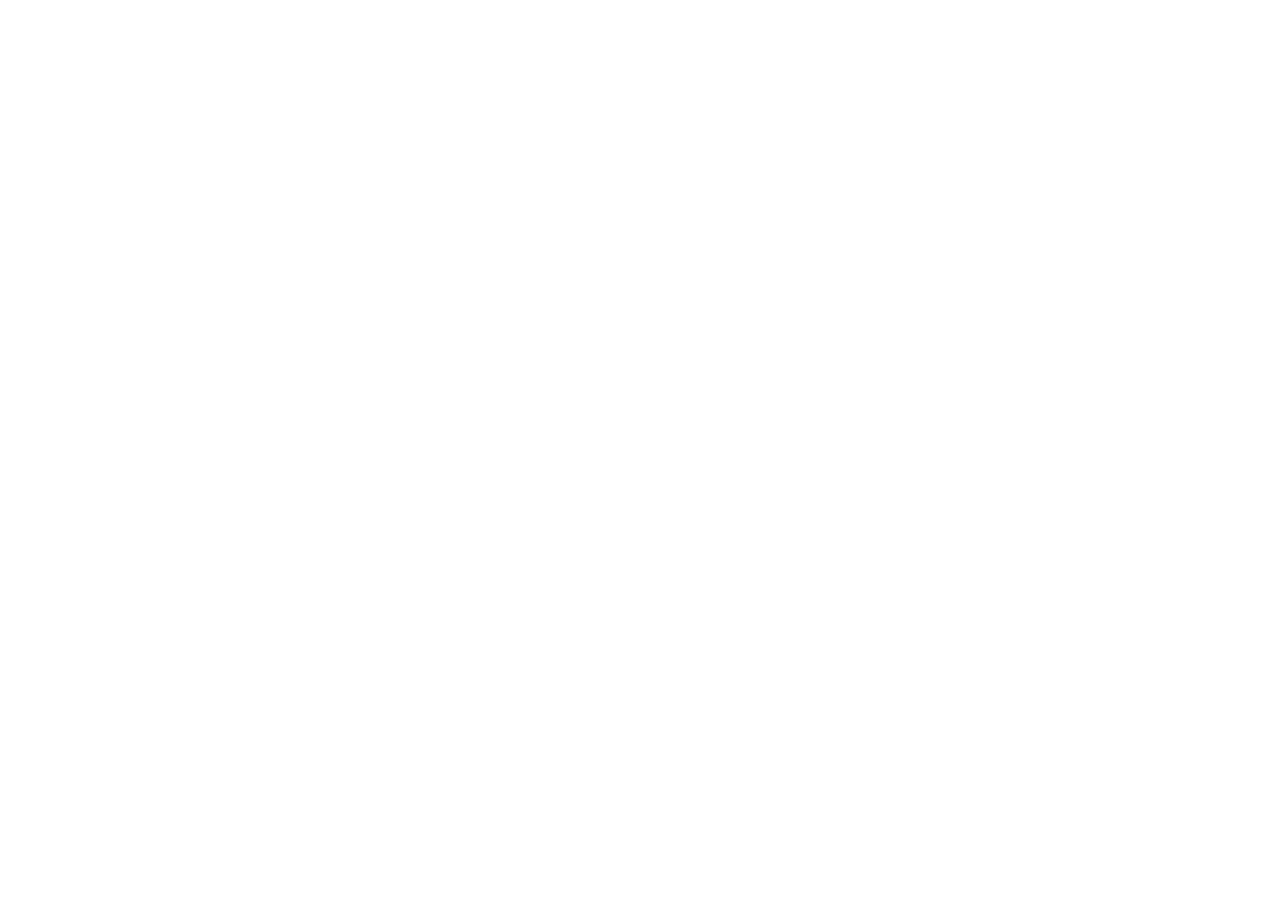
==== index.html @ 73fb3711 "项目初始化" ====
<!DOCTYPE html>
<html lang="zh-CN">

<head>
    <meta charset="UTF-8">
    <meta name="viewport" content="width=device-width, user-scalable=no, initial-scale=1.0, maximum-scale=1.0, minimum-scale=1.0">
    <meta http-equiv="X-UA-Compatible" content="ie=edge">
    <title>Document</title>
</head>

<body>

</body>

</html>
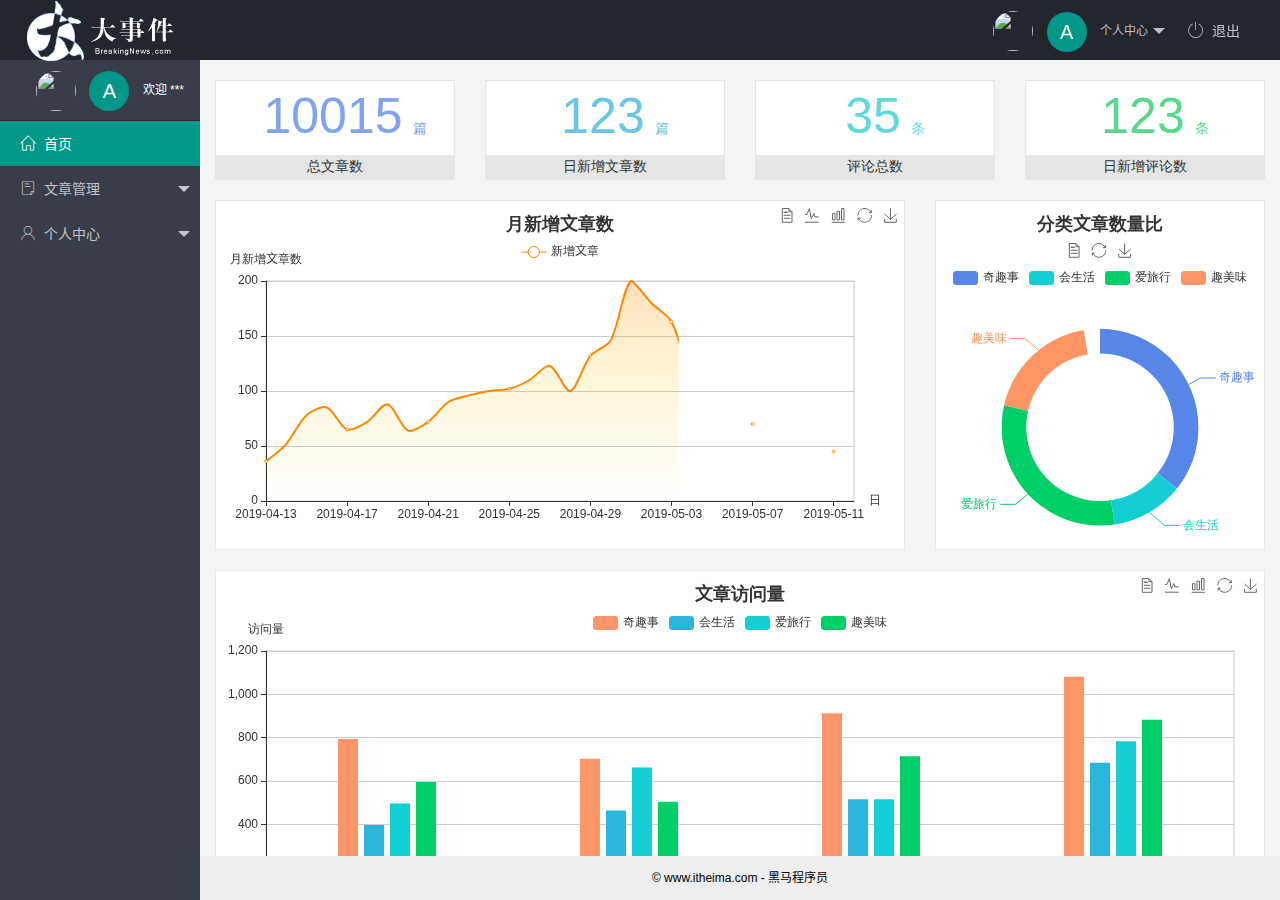
==== commit 8a4eb1c4: "完成首页开发" ====
--- a/index.html
+++ b/index.html
@@ -3,12 +3,93 @@
 
 <head>
     <meta charset="UTF-8">
-    <meta name="viewport" content="width=device-width, user-scalable=no, initial-scale=1.0, maximum-scale=1.0, minimum-scale=1.0">
+    <meta name="viewport"
+        content="width=device-width, user-scalable=no, initial-scale=1.0, maximum-scale=1.0, minimum-scale=1.0">
     <meta http-equiv="X-UA-Compatible" content="ie=edge">
-    <title>Document</title>
+    <title>后台主页</title>
+    <!-- 引入 layui 的样式表 -->
+    <link rel="stylesheet" href="/assets/lib/layui/css/layui.css">
+    <!-- 第三方字体图标样式表 -->
+    <link rel="stylesheet" href="/assets/fonts/iconfont.css">
+    <!-- 引入自己的样式表 -->
+    <link rel="stylesheet" href="/assets/css/index.css">
 </head>
 
-<body>
+<body class="layui-layout-body">
+    <div class="layui-layout layui-layout-admin">
+        <div class="layui-header">
+            <div class="layui-logo">
+                <img src="/assets/images/logo.png" alt="">
+            </div>
+            <!-- 头部区域（可配合layui已有的水平导航） -->
+            
+            <ul class="layui-nav layui-layout-right">
+                <li class="layui-nav-item">
+                    <a href="javascript:;" class="userinfo">
+                        <img src="http://t.cn/RCzsdCq" class="layui-nav-img">
+                        <span class="text-avatar">A</span>
+                        个人中心
+                    </a>
+                    <dl class="layui-nav-child">
+                        <dd><a href="">基本资料</a></dd>
+                        <dd><a href="">更换头像</a></dd>
+                        <dd><a href="">重置密码</a></dd>
+                    </dl>
+                </li>
+                <li class="layui-nav-item"><a href="javascript:;" id="btnLogout"><span class="iconfont icon-tuichu"></span>退出</a></li>
+            </ul>
+        </div>
+
+        <div class="layui-side layui-bg-black">
+            <div class="layui-side-scroll">
+                <div class="userinfo">
+                    <img src="http://t.cn/RCzsdCq" class="layui-nav-img">
+                    <span class="text-avatar">A</span>
+                    <span id="welcome">欢迎 ***</span>
+                </div>
+                <!-- 左侧导航区域（可配合layui已有的垂直导航） -->
+                <ul class="layui-nav layui-nav-tree" lay-shrink="all">
+                    <li class="layui-nav-item layui-this"><a href="/home/dashboard.html" target="fm"><span class="iconfont icon-home"></span>首页</a></li>
+                    <li class="layui-nav-item">
+                        <a class="" href="javascript:;"><span class="iconfont icon-16"></span>文章管理</a>
+                        <dl class="layui-nav-child">
+                            <dd><a href="javascript:;"><i class="layui-icon layui-icon-list"></i>文章类型</a></dd>
+                            <dd><a href="javascript:;"><i class="layui-icon layui-icon-list"></i>文章列表</a></dd>
+                            <dd><a href="javascript:;"><i class="layui-icon layui-icon-list"></i>发布文章</a></dd>
+                        </dl>
+                    </li>
+                    <li class="layui-nav-item">
+                        <a href="javascript:;"><span class="iconfont icon-user"></span>个人中心</a>
+                        <dl class="layui-nav-child">
+                            <dd><a href="javascript:;"><i class="layui-icon layui-icon-user"></i>基本资料</a></dd>
+                            <dd><a href="javascript:;"><i class="layui-icon layui-icon-user"></i>更换头像</a></dd>
+                            <dd><a href="javascript:;"><i class="layui-icon layui-icon-user"></i>重置密码</a></dd>
+                        </dl>
+                    </li>
+                </ul>
+            </div>
+        </div>
+
+        <div class="layui-body">
+            <!-- 内容主体区域 -->
+            <iframe name="fm" src="/home/dashboard.html" frameborder="0"></iframe>
+        </div>
+
+        <div class="layui-footer">
+            <!-- 底部固定区域 -->
+            © www.itheima.com - 黑马程序员
+        </div>
+    </div>
+
+
+    <!-- 导入 layui 的 js 文件 -->
+    <script src="/assets/lib/layui/layui.all.js"></script>
+    <!-- 导入 jQuery -->
+    <script src="/assets/lib/jquery.js"></script>
+    <!-- 导入自己封装的 baseAPI.js -->
+    <script src="/assets/js/baseAPI.js"></script>
+    <!-- 导入自己的js文件 -->
+    <script src="/assets/js/index.js"></script>
 
 </body>
 
--- a/assets/lib/layui/css/layui.css
+++ b/assets/lib/layui/css/layui.css
@@ -0,0 +1,2 @@
+/** layui-v2.5.5 MIT License By https://www.layui.com */
+ .layui-inline,img{display:inline-block;vertical-align:middle}h1,h2,h3,h4,h5,h6{font-weight:400}.layui-edge,.layui-header,.layui-inline,.layui-main{position:relative}.layui-body,.layui-edge,.layui-elip{overflow:hidden}.layui-btn,.layui-edge,.layui-inline,img{vertical-align:middle}.layui-btn,.layui-disabled,.layui-icon,.layui-unselect{-moz-user-select:none;-webkit-user-select:none;-ms-user-select:none}.layui-elip,.layui-form-checkbox span,.layui-form-pane .layui-form-label{text-overflow:ellipsis;white-space:nowrap}.layui-breadcrumb,.layui-tree-btnGroup{visibility:hidden}blockquote,body,button,dd,div,dl,dt,form,h1,h2,h3,h4,h5,h6,input,li,ol,p,pre,td,textarea,th,ul{margin:0;padding:0;-webkit-tap-highlight-color:rgba(0,0,0,0)}a:active,a:hover{outline:0}img{border:none}li{list-style:none}table{border-collapse:collapse;border-spacing:0}h4,h5,h6{font-size:100%}button,input,optgroup,option,select,textarea{font-family:inherit;font-size:inherit;font-style:inherit;font-weight:inherit;outline:0}pre{white-space:pre-wrap;white-space:-moz-pre-wrap;white-space:-pre-wrap;white-space:-o-pre-wrap;word-wrap:break-word}body{line-height:24px;font:14px Helvetica Neue,Helvetica,PingFang SC,Tahoma,Arial,sans-serif}hr{height:1px;margin:10px 0;border:0;clear:both}a{color:#333;text-decoration:none}a:hover{color:#777}a cite{font-style:normal;*cursor:pointer}.layui-border-box,.layui-border-box *{box-sizing:border-box}.layui-box,.layui-box *{box-sizing:content-box}.layui-clear{clear:both;*zoom:1}.layui-clear:after{content:'\20';clear:both;*zoom:1;display:block;height:0}.layui-inline{*display:inline;*zoom:1}.layui-edge{display:inline-block;width:0;height:0;border-width:6px;border-style:dashed;border-color:transparent}.layui-edge-top{top:-4px;border-bottom-color:#999;border-bottom-style:solid}.layui-edge-right{border-left-color:#999;border-left-style:solid}.layui-edge-bottom{top:2px;border-top-color:#999;border-top-style:solid}.layui-edge-left{border-right-color:#999;border-right-style:solid}.layui-disabled,.layui-disabled:hover{color:#d2d2d2!important;cursor:not-allowed!important}.layui-circle{border-radius:100%}.layui-show{display:block!important}.layui-hide{display:none!important}@font-face{font-family:layui-icon;src:url(../font/iconfont.eot?v=250);src:url(../font/iconfont.eot?v=250#iefix) format('embedded-opentype'),url(../font/iconfont.woff2?v=250) format('woff2'),url(../font/iconfont.woff?v=250) format('woff'),url(../font/iconfont.ttf?v=250) format('truetype'),url(../font/iconfont.svg?v=250#layui-icon) format('svg')}.layui-icon{font-family:layui-icon!important;font-size:16px;font-style:normal;-webkit-font-smoothing:antialiased;-moz-osx-font-smoothing:grayscale}.layui-icon-reply-fill:before{content:"\e611"}.layui-icon-set-fill:before{content:"\e614"}.layui-icon-menu-fill:before{content:"\e60f"}.layui-icon-search:before{content:"\e615"}.layui-icon-share:before{content:"\e641"}.layui-icon-set-sm:before{content:"\e620"}.layui-icon-engine:before{content:"\e628"}.layui-icon-close:before{content:"\1006"}.layui-icon-close-fill:before{content:"\1007"}.layui-icon-chart-screen:before{content:"\e629"}.layui-icon-star:before{content:"\e600"}.layui-icon-circle-dot:before{content:"\e617"}.layui-icon-chat:before{content:"\e606"}.layui-icon-release:before{content:"\e609"}.layui-icon-list:before{content:"\e60a"}.layui-icon-chart:before{content:"\e62c"}.layui-icon-ok-circle:before{content:"\1005"}.layui-icon-layim-theme:before{content:"\e61b"}.layui-icon-table:before{content:"\e62d"}.layui-icon-right:before{content:"\e602"}.layui-icon-left:before{content:"\e603"}.layui-icon-cart-simple:before{content:"\e698"}.layui-icon-face-cry:before{content:"\e69c"}.layui-icon-face-smile:before{content:"\e6af"}.layui-icon-survey:before{content:"\e6b2"}.layui-icon-tree:before{content:"\e62e"}.layui-icon-upload-circle:before{content:"\e62f"}.layui-icon-add-circle:before{content:"\e61f"}.layui-icon-download-circle:before{content:"\e601"}.layui-icon-templeate-1:before{content:"\e630"}.layui-icon-util:before{content:"\e631"}.layui-icon-face-surprised:before{content:"\e664"}.layui-icon-edit:before{content:"\e642"}.layui-icon-speaker:before{content:"\e645"}.layui-icon-down:before{content:"\e61a"}.layui-icon-file:before{content:"\e621"}.layui-icon-layouts:before{content:"\e632"}.layui-icon-rate-half:before{content:"\e6c9"}.layui-icon-add-circle-fine:before{content:"\e608"}.layui-icon-prev-circle:before{content:"\e633"}.layui-icon-read:before{content:"\e705"}.layui-icon-404:before{content:"\e61c"}.layui-icon-carousel:before{content:"\e634"}.layui-icon-help:before{content:"\e607"}.layui-icon-code-circle:before{content:"\e635"}.layui-icon-water:before{content:"\e636"}.layui-icon-username:before{content:"\e66f"}.layui-icon-find-fill:before{content:"\e670"}.layui-icon-about:before{content:"\e60b"}.layui-icon-location:before{content:"\e715"}.layui-icon-up:before{content:"\e619"}.layui-icon-pause:before{content:"\e651"}.layui-icon-date:before{content:"\e637"}.layui-icon-layim-uploadfile:before{content:"\e61d"}.layui-icon-delete:before{content:"\e640"}.layui-icon-play:before{content:"\e652"}.layui-icon-top:before{content:"\e604"}.layui-icon-friends:before{content:"\e612"}.layui-icon-refresh-3:before{content:"\e9aa"}.layui-icon-ok:before{content:"\e605"}.layui-icon-layer:before{content:"\e638"}.layui-icon-face-smile-fine:before{content:"\e60c"}.layui-icon-dollar:before{content:"\e659"}.layui-icon-group:before{content:"\e613"}.layui-icon-layim-download:before{content:"\e61e"}.layui-icon-picture-fine:before{content:"\e60d"}.layui-icon-link:before{content:"\e64c"}.layui-icon-diamond:before{content:"\e735"}.layui-icon-log:before{content:"\e60e"}.layui-icon-rate-solid:before{content:"\e67a"}.layui-icon-fonts-del:before{content:"\e64f"}.layui-icon-unlink:before{content:"\e64d"}.layui-icon-fonts-clear:before{content:"\e639"}.layui-icon-triangle-r:before{content:"\e623"}.layui-icon-circle:before{content:"\e63f"}.layui-icon-radio:before{content:"\e643"}.layui-icon-align-center:before{content:"\e647"}.layui-icon-align-right:before{content:"\e648"}.layui-icon-align-left:before{content:"\e649"}.layui-icon-loading-1:before{content:"\e63e"}.layui-icon-return:before{content:"\e65c"}.layui-icon-fonts-strong:before{content:"\e62b"}.layui-icon-upload:before{content:"\e67c"}.layui-icon-dialogue:before{content:"\e63a"}.layui-icon-video:before{content:"\e6ed"}.layui-icon-headset:before{content:"\e6fc"}.layui-icon-cellphone-fine:before{content:"\e63b"}.layui-icon-add-1:before{content:"\e654"}.layui-icon-face-smile-b:before{content:"\e650"}.layui-icon-fonts-html:before{content:"\e64b"}.layui-icon-form:before{content:"\e63c"}.layui-icon-cart:before{content:"\e657"}.layui-icon-camera-fill:before{content:"\e65d"}.layui-icon-tabs:before{content:"\e62a"}.layui-icon-fonts-code:before{content:"\e64e"}.layui-icon-fire:before{content:"\e756"}.layui-icon-set:before{content:"\e716"}.layui-icon-fonts-u:before{content:"\e646"}.layui-icon-triangle-d:before{content:"\e625"}.layui-icon-tips:before{content:"\e702"}.layui-icon-picture:before{content:"\e64a"}.layui-icon-more-vertical:before{content:"\e671"}.layui-icon-flag:before{content:"\e66c"}.layui-icon-loading:before{content:"\e63d"}.layui-icon-fonts-i:before{content:"\e644"}.layui-icon-refresh-1:before{content:"\e666"}.layui-icon-rmb:before{content:"\e65e"}.layui-icon-home:before{content:"\e68e"}.layui-icon-user:before{content:"\e770"}.layui-icon-notice:before{content:"\e667"}.layui-icon-login-weibo:before{content:"\e675"}.layui-icon-voice:before{content:"\e688"}.layui-icon-upload-drag:before{content:"\e681"}.layui-icon-login-qq:before{content:"\e676"}.layui-icon-snowflake:before{content:"\e6b1"}.layui-icon-file-b:before{content:"\e655"}.layui-icon-template:before{content:"\e663"}.layui-icon-auz:before{content:"\e672"}.layui-icon-console:before{content:"\e665"}.layui-icon-app:before{content:"\e653"}.layui-icon-prev:before{content:"\e65a"}.layui-icon-website:before{content:"\e7ae"}.layui-icon-next:before{content:"\e65b"}.layui-icon-component:before{content:"\e857"}.layui-icon-more:before{content:"\e65f"}.layui-icon-login-wechat:before{content:"\e677"}.layui-icon-shrink-right:before{content:"\e668"}.layui-icon-spread-left:before{content:"\e66b"}.layui-icon-camera:before{content:"\e660"}.layui-icon-note:before{content:"\e66e"}.layui-icon-refresh:before{content:"\e669"}.layui-icon-female:before{content:"\e661"}.layui-icon-male:before{content:"\e662"}.layui-icon-password:before{content:"\e673"}.layui-icon-senior:before{content:"\e674"}.layui-icon-theme:before{content:"\e66a"}.layui-icon-tread:before{content:"\e6c5"}.layui-icon-praise:before{content:"\e6c6"}.layui-icon-star-fill:before{content:"\e658"}.layui-icon-rate:before{content:"\e67b"}.layui-icon-template-1:before{content:"\e656"}.layui-icon-vercode:before{content:"\e679"}.layui-icon-cellphone:before{content:"\e678"}.layui-icon-screen-full:before{content:"\e622"}.layui-icon-screen-restore:before{content:"\e758"}.layui-icon-cols:before{content:"\e610"}.layui-icon-export:before{content:"\e67d"}.layui-icon-print:before{content:"\e66d"}.layui-icon-slider:before{content:"\e714"}.layui-icon-addition:before{content:"\e624"}.layui-icon-subtraction:before{content:"\e67e"}.layui-icon-service:before{content:"\e626"}.layui-icon-transfer:before{content:"\e691"}.layui-main{width:1140px;margin:0 auto}.layui-header{z-index:1000;height:60px}.layui-header a:hover{transition:all .5s;-webkit-transition:all .5s}.layui-side{position:fixed;left:0;top:0;bottom:0;z-index:999;width:200px;overflow-x:hidden}.layui-side-scroll{position:relative;width:220px;height:100%;overflow-x:hidden}.layui-body{position:absolute;left:200px;right:0;top:0;bottom:0;z-index:998;width:auto;overflow-y:auto;box-sizing:border-box}.layui-layout-body{overflow:hidden}.layui-layout-admin .layui-header{background-color:#23262E}.layui-layout-admin .layui-side{top:60px;width:200px;overflow-x:hidden}.layui-layout-admin .layui-body{position:fixed;top:60px;bottom:44px}.layui-layout-admin .layui-main{width:auto;margin:0 15px}.layui-layout-admin .layui-footer{position:fixed;left:200px;right:0;bottom:0;height:44px;line-height:44px;padding:0 15px;background-color:#eee}.layui-layout-admin .layui-logo{position:absolute;left:0;top:0;width:200px;height:100%;line-height:60px;text-align:center;color:#009688;font-size:16px}.layui-layout-admin .layui-header .layui-nav{background:0 0}.layui-layout-left{position:absolute!important;left:200px;top:0}.layui-layout-right{position:absolute!important;right:0;top:0}.layui-container{position:relative;margin:0 auto;padding:0 15px;box-sizing:border-box}.layui-fluid{position:relative;margin:0 auto;padding:0 15px}.layui-row:after,.layui-row:before{content:'';display:block;clear:both}.layui-col-lg1,.layui-col-lg10,.layui-col-lg11,.layui-col-lg12,.layui-col-lg2,.layui-col-lg3,.layui-col-lg4,.layui-col-lg5,.layui-col-lg6,.layui-col-lg7,.layui-col-lg8,.layui-col-lg9,.layui-col-md1,.layui-col-md10,.layui-col-md11,.layui-col-md12,.layui-col-md2,.layui-col-md3,.layui-col-md4,.layui-col-md5,.layui-col-md6,.layui-col-md7,.layui-col-md8,.layui-col-md9,.layui-col-sm1,.layui-col-sm10,.layui-col-sm11,.layui-col-sm12,.layui-col-sm2,.layui-col-sm3,.layui-col-sm4,.layui-col-sm5,.layui-col-sm6,.layui-col-sm7,.layui-col-sm8,.layui-col-sm9,.layui-col-xs1,.layui-col-xs10,.layui-col-xs11,.layui-col-xs12,.layui-col-xs2,.layui-col-xs3,.layui-col-xs4,.layui-col-xs5,.layui-col-xs6,.layui-col-xs7,.layui-col-xs8,.layui-col-xs9{position:relative;display:block;box-sizing:border-box}.layui-col-xs1,.layui-col-xs10,.layui-col-xs11,.layui-col-xs12,.layui-col-xs2,.layui-col-xs3,.layui-col-xs4,.layui-col-xs5,.layui-col-xs6,.layui-col-xs7,.layui-col-xs8,.layui-col-xs9{float:left}.layui-col-xs1{width:8.33333333%}.layui-col-xs2{width:16.66666667%}.layui-col-xs3{width:25%}.layui-col-xs4{width:33.33333333%}.layui-col-xs5{width:41.66666667%}.layui-col-xs6{width:50%}.layui-col-xs7{width:58.33333333%}.layui-col-xs8{width:66.66666667%}.layui-col-xs9{width:75%}.layui-col-xs10{width:83.33333333%}.layui-col-xs11{width:91.66666667%}.layui-col-xs12{width:100%}.layui-col-xs-offset1{margin-left:8.33333333%}.layui-col-xs-offset2{margin-left:16.66666667%}.layui-col-xs-offset3{margin-left:25%}.layui-col-xs-offset4{margin-left:33.33333333%}.layui-col-xs-offset5{margin-left:41.66666667%}.layui-col-xs-offset6{margin-left:50%}.layui-col-xs-offset7{margin-left:58.33333333%}.layui-col-xs-offset8{margin-left:66.66666667%}.layui-col-xs-offset9{margin-left:75%}.layui-col-xs-offset10{margin-left:83.33333333%}.layui-col-xs-offset11{margin-left:91.66666667%}.layui-col-xs-offset12{margin-left:100%}@media screen and (max-width:768px){.layui-hide-xs{display:none!important}.layui-show-xs-block{display:block!important}.layui-show-xs-inline{display:inline!important}.layui-show-xs-inline-block{display:inline-block!important}}@media screen and (min-width:768px){.layui-container{width:750px}.layui-hide-sm{display:none!important}.layui-show-sm-block{display:block!important}.layui-show-sm-inline{display:inline!important}.layui-show-sm-inline-block{display:inline-block!important}.layui-col-sm1,.layui-col-sm10,.layui-col-sm11,.layui-col-sm12,.layui-col-sm2,.layui-col-sm3,.layui-col-sm4,.layui-col-sm5,.layui-col-sm6,.layui-col-sm7,.layui-col-sm8,.layui-col-sm9{float:left}.layui-col-sm1{width:8.33333333%}.layui-col-sm2{width:16.66666667%}.layui-col-sm3{width:25%}.layui-col-sm4{width:33.33333333%}.layui-col-sm5{width:41.66666667%}.layui-col-sm6{width:50%}.layui-col-sm7{width:58.33333333%}.layui-col-sm8{width:66.66666667%}.layui-col-sm9{width:75%}.layui-col-sm10{width:83.33333333%}.layui-col-sm11{width:91.66666667%}.layui-col-sm12{width:100%}.layui-col-sm-offset1{margin-left:8.33333333%}.layui-col-sm-offset2{margin-left:16.66666667%}.layui-col-sm-offset3{margin-left:25%}.layui-col-sm-offset4{margin-left:33.33333333%}.layui-col-sm-offset5{margin-left:41.66666667%}.layui-col-sm-offset6{margin-left:50%}.layui-col-sm-offset7{margin-left:58.33333333%}.layui-col-sm-offset8{margin-left:66.66666667%}.layui-col-sm-offset9{margin-left:75%}.layui-col-sm-offset10{margin-left:83.33333333%}.layui-col-sm-offset11{margin-left:91.66666667%}.layui-col-sm-offset12{margin-left:100%}}@media screen and (min-width:992px){.layui-container{width:970px}.layui-hide-md{display:none!important}.layui-show-md-block{display:block!important}.layui-show-md-inline{display:inline!important}.layui-show-md-inline-block{display:inline-block!important}.layui-col-md1,.layui-col-md10,.layui-col-md11,.layui-col-md12,.layui-col-md2,.layui-col-md3,.layui-col-md4,.layui-col-md5,.layui-col-md6,.layui-col-md7,.layui-col-md8,.layui-col-md9{float:left}.layui-col-md1{width:8.33333333%}.layui-col-md2{width:16.66666667%}.layui-col-md3{width:25%}.layui-col-md4{width:33.33333333%}.layui-col-md5{width:41.66666667%}.layui-col-md6{width:50%}.layui-col-md7{width:58.33333333%}.layui-col-md8{width:66.66666667%}.layui-col-md9{width:75%}.layui-col-md10{width:83.33333333%}.layui-col-md11{width:91.66666667%}.layui-col-md12{width:100%}.layui-col-md-offset1{margin-left:8.33333333%}.layui-col-md-offset2{margin-left:16.66666667%}.layui-col-md-offset3{margin-left:25%}.layui-col-md-offset4{margin-left:33.33333333%}.layui-col-md-offset5{margin-left:41.66666667%}.layui-col-md-offset6{margin-left:50%}.layui-col-md-offset7{margin-left:58.33333333%}.layui-col-md-offset8{margin-left:66.66666667%}.layui-col-md-offset9{margin-left:75%}.layui-col-md-offset10{margin-left:83.33333333%}.layui-col-md-offset11{margin-left:91.66666667%}.layui-col-md-offset12{margin-left:100%}}@media screen and (min-width:1200px){.layui-container{width:1170px}.layui-hide-lg{display:none!important}.layui-show-lg-block{display:block!important}.layui-show-lg-inline{display:inline!important}.layui-show-lg-inline-block{display:inline-block!important}.layui-col-lg1,.layui-col-lg10,.layui-col-lg11,.layui-col-lg12,.layui-col-lg2,.layui-col-lg3,.layui-col-lg4,.layui-col-lg5,.layui-col-lg6,.layui-col-lg7,.layui-col-lg8,.layui-col-lg9{float:left}.layui-col-lg1{width:8.33333333%}.layui-col-lg2{width:16.66666667%}.layui-col-lg3{width:25%}.layui-col-lg4{width:33.33333333%}.layui-col-lg5{width:41.66666667%}.layui-col-lg6{width:50%}.layui-col-lg7{width:58.33333333%}.layui-col-lg8{width:66.66666667%}.layui-col-lg9{width:75%}.layui-col-lg10{width:83.33333333%}.layui-col-lg11{width:91.66666667%}.layui-col-lg12{width:100%}.layui-col-lg-offset1{margin-left:8.33333333%}.layui-col-lg-offset2{margin-left:16.66666667%}.layui-col-lg-offset3{margin-left:25%}.layui-col-lg-offset4{margin-left:33.33333333%}.layui-col-lg-offset5{margin-left:41.66666667%}.layui-col-lg-offset6{margin-left:50%}.layui-col-lg-offset7{margin-left:58.33333333%}.layui-col-lg-offset8{margin-left:66.66666667%}.layui-col-lg-offset9{margin-left:75%}.layui-col-lg-offset10{margin-left:83.33333333%}.layui-col-lg-offset11{margin-left:91.66666667%}.layui-col-lg-offset12{margin-left:100%}}.layui-col-space1{margin:-.5px}.layui-col-space1>*{padding:.5px}.layui-col-space3{margin:-1.5px}.layui-col-space3>*{padding:1.5px}.layui-col-space5{margin:-2.5px}.layui-col-space5>*{padding:2.5px}.layui-col-space8{margin:-3.5px}.layui-col-space8>*{padding:3.5px}.layui-col-space10{margin:-5px}.layui-col-space10>*{padding:5px}.layui-col-space12{margin:-6px}.layui-col-space12>*{padding:6px}.layui-col-space15{margin:-7.5px}.layui-col-space15>*{padding:7.5px}.layui-col-space18{margin:-9px}.layui-col-space18>*{padding:9px}.layui-col-space20{margin:-10px}.layui-col-space20>*{padding:10px}.layui-col-space22{margin:-11px}.layui-col-space22>*{padding:11px}.layui-col-space25{margin:-12.5px}.layui-col-space25>*{padding:12.5px}.layui-col-space30{margin:-15px}.layui-col-space30>*{padding:15px}.layui-btn,.layui-input,.layui-select,.layui-textarea,.layui-upload-button{outline:0;-webkit-appearance:none;transition:all .3s;-webkit-transition:all .3s;box-sizing:border-box}.layui-elem-quote{margin-bottom:10px;padding:15px;line-height:22px;border-left:5px solid #009688;border-radius:0 2px 2px 0;background-color:#f2f2f2}.layui-quote-nm{border-style:solid;border-width:1px 1px 1px 5px;background:0 0}.layui-elem-field{margin-bottom:10px;padding:0;border-width:1px;border-style:solid}.layui-elem-field legend{margin-left:20px;padding:0 10px;font-size:20px;font-weight:300}.layui-field-title{margin:10px 0 20px;border-width:1px 0 0}.layui-field-box{padding:10px 15px}.layui-field-title .layui-field-box{padding:10px 0}.layui-progress{position:relative;height:6px;border-radius:20px;background-color:#e2e2e2}.layui-progress-bar{position:absolute;left:0;top:0;width:0;max-width:100%;height:6px;border-radius:20px;text-align:right;background-color:#5FB878;transition:all .3s;-webkit-transition:all .3s}.layui-progress-big,.layui-progress-big .layui-progress-bar{height:18px;line-height:18px}.layui-progress-text{position:relative;top:-20px;line-height:18px;font-size:12px;color:#666}.layui-progress-big .layui-progress-text{position:static;padding:0 10px;color:#fff}.layui-collapse{border-width:1px;border-style:solid;border-radius:2px}.layui-colla-content,.layui-colla-item{border-top-width:1px;border-top-style:solid}.layui-colla-item:first-child{border-top:none}.layui-colla-title{position:relative;height:42px;line-height:42px;padding:0 15px 0 35px;color:#333;background-color:#f2f2f2;cursor:pointer;font-size:14px;overflow:hidden}.layui-colla-content{display:none;padding:10px 15px;line-height:22px;color:#666}.layui-colla-icon{position:absolute;left:15px;top:0;font-size:14px}.layui-card{margin-bottom:15px;border-radius:2px;background-color:#fff;box-shadow:0 1px 2px 0 rgba(0,0,0,.05)}.layui-card:last-child{margin-bottom:0}.layui-card-header{position:relative;height:42px;line-height:42px;padding:0 15px;border-bottom:1px solid #f6f6f6;color:#333;border-radius:2px 2px 0 0;font-size:14px}.layui-bg-black,.layui-bg-blue,.layui-bg-cyan,.layui-bg-green,.layui-bg-orange,.layui-bg-red{color:#fff!important}.layui-card-body{position:relative;padding:10px 15px;line-height:24px}.layui-card-body[pad15]{padding:15px}.layui-card-body[pad20]{padding:20px}.layui-card-body .layui-table{margin:5px 0}.layui-card .layui-tab{margin:0}.layui-panel-window{position:relative;padding:15px;border-radius:0;border-top:5px solid #E6E6E6;background-color:#fff}.layui-auxiliar-moving{position:fixed;left:0;right:0;top:0;bottom:0;width:100%;height:100%;background:0 0;z-index:9999999999}.layui-form-label,.layui-form-mid,.layui-form-select,.layui-input-block,.layui-input-inline,.layui-textarea{position:relative}.layui-bg-red{background-color:#FF5722!important}.layui-bg-orange{background-color:#FFB800!important}.layui-bg-green{background-color:#009688!important}.layui-bg-cyan{background-color:#2F4056!important}.layui-bg-blue{background-color:#1E9FFF!important}.layui-bg-black{background-color:#393D49!important}.layui-bg-gray{background-color:#eee!important;color:#666!important}.layui-badge-rim,.layui-colla-content,.layui-colla-item,.layui-collapse,.layui-elem-field,.layui-form-pane .layui-form-item[pane],.layui-form-pane .layui-form-label,.layui-input,.layui-layedit,.layui-layedit-tool,.layui-quote-nm,.layui-select,.layui-tab-bar,.layui-tab-card,.layui-tab-title,.layui-tab-title .layui-this:after,.layui-textarea{border-color:#e6e6e6}.layui-timeline-item:before,hr{background-color:#e6e6e6}.layui-text{line-height:22px;font-size:14px;color:#666}.layui-text h1,.layui-text h2,.layui-text h3{font-weight:500;color:#333}.layui-text h1{font-size:30px}.layui-text h2{font-size:24px}.layui-text h3{font-size:18px}.layui-text a:not(.layui-btn){color:#01AAED}.layui-text a:not(.layui-btn):hover{text-decoration:underline}.layui-text ul{padding:5px 0 5px 15px}.layui-text ul li{margin-top:5px;list-style-type:disc}.layui-text em,.layui-word-aux{color:#999!important;padding:0 5px!important}.layui-btn{display:inline-block;height:38px;line-height:38px;padding:0 18px;background-color:#009688;color:#fff;white-space:nowrap;text-align:center;font-size:14px;border:none;border-radius:2px;cursor:pointer}.layui-btn:hover{opacity:.8;filter:alpha(opacity=80);color:#fff}.layui-btn:active{opacity:1;filter:alpha(opacity=100)}.layui-btn+.layui-btn{margin-left:10px}.layui-btn-container{font-size:0}.layui-btn-container .layui-btn{margin-right:10px;margin-bottom:10px}.layui-btn-container .layui-btn+.layui-btn{margin-left:0}.layui-table .layui-btn-container .layui-btn{margin-bottom:9px}.layui-btn-radius{border-radius:100px}.layui-btn .layui-icon{margin-right:3px;font-size:18px;vertical-align:bottom;vertical-align:middle\9}.layui-btn-primary{border:1px solid #C9C9C9;background-color:#fff;color:#555}.layui-btn-primary:hover{border-color:#009688;color:#333}.layui-btn-normal{background-color:#1E9FFF}.layui-btn-warm{background-color:#FFB800}.layui-btn-danger{background-color:#FF5722}.layui-btn-checked{background-color:#5FB878}.layui-btn-disabled,.layui-btn-disabled:active,.layui-btn-disabled:hover{border:1px solid #e6e6e6;background-color:#FBFBFB;color:#C9C9C9;cursor:not-allowed;opacity:1}.layui-btn-lg{height:44px;line-height:44px;padding:0 25px;font-size:16px}.layui-btn-sm{height:30px;line-height:30px;padding:0 10px;font-size:12px}.layui-btn-sm i{font-size:16px!important}.layui-btn-xs{height:22px;line-height:22px;padding:0 5px;font-size:12px}.layui-btn-xs i{font-size:14px!important}.layui-btn-group{display:inline-block;vertical-align:middle;font-size:0}.layui-btn-group .layui-btn{margin-left:0!important;margin-right:0!important;border-left:1px solid rgba(255,255,255,.5);border-radius:0}.layui-btn-group .layui-btn-primary{border-left:none}.layui-btn-group .layui-btn-primary:hover{border-color:#C9C9C9;color:#009688}.layui-btn-group .layui-btn:first-child{border-left:none;border-radius:2px 0 0 2px}.layui-btn-group .layui-btn-primary:first-child{border-left:1px solid #c9c9c9}.layui-btn-group .layui-btn:last-child{border-radius:0 2px 2px 0}.layui-btn-group .layui-btn+.layui-btn{margin-left:0}.layui-btn-group+.layui-btn-group{margin-left:10px}.layui-btn-fluid{width:100%}.layui-input,.layui-select,.layui-textarea{height:38px;line-height:1.3;line-height:38px\9;border-width:1px;border-style:solid;background-color:#fff;border-radius:2px}.layui-input::-webkit-input-placeholder,.layui-select::-webkit-input-placeholder,.layui-textarea::-webkit-input-placeholder{line-height:1.3}.layui-input,.layui-textarea{display:block;width:100%;padding-left:10px}.layui-input:hover,.layui-textarea:hover{border-color:#D2D2D2!important}.layui-input:focus,.layui-textarea:focus{border-color:#C9C9C9!important}.layui-textarea{min-height:100px;height:auto;line-height:20px;padding:6px 10px;resize:vertical}.layui-select{padding:0 10px}.layui-form input[type=checkbox],.layui-form input[type=radio],.layui-form select{display:none}.layui-form [lay-ignore]{display:initial}.layui-form-item{margin-bottom:15px;clear:both;*zoom:1}.layui-form-item:after{content:'\20';clear:both;*zoom:1;display:block;height:0}.layui-form-label{float:left;display:block;padding:9px 15px;width:80px;font-weight:400;line-height:20px;text-align:right}.layui-form-label-col{display:block;float:none;padding:9px 0;line-height:20px;text-align:left}.layui-form-item .layui-inline{margin-bottom:5px;margin-right:10px}.layui-input-block{margin-left:110px;min-height:36px}.layui-input-inline{display:inline-block;vertical-align:middle}.layui-form-item .layui-input-inline{float:left;width:190px;margin-right:10px}.layui-form-text .layui-input-inline{width:auto}.layui-form-mid{float:left;display:block;padding:9px 0!important;line-height:20px;margin-right:10px}.layui-form-danger+.layui-form-select .layui-input,.layui-form-danger:focus{border-color:#FF5722!important}.layui-form-select .layui-input{padding-right:30px;cursor:pointer}.layui-form-select .layui-edge{position:absolute;right:10px;top:50%;margin-top:-3px;cursor:pointer;border-width:6px;border-top-color:#c2c2c2;border-top-style:solid;transition:all .3s;-webkit-transition:all .3s}.layui-form-select dl{display:none;position:absolute;left:0;top:42px;padding:5px 0;z-index:899;min-width:100%;border:1px solid #d2d2d2;max-height:300px;overflow-y:auto;background-color:#fff;border-radius:2px;box-shadow:0 2px 4px rgba(0,0,0,.12);box-sizing:border-box}.layui-form-select dl dd,.layui-form-select dl dt{padding:0 10px;line-height:36px;white-space:nowrap;overflow:hidden;text-overflow:ellipsis}.layui-form-select dl dt{font-size:12px;color:#999}.layui-form-select dl dd{cursor:pointer}.layui-form-select dl dd:hover{background-color:#f2f2f2;-webkit-transition:.5s all;transition:.5s all}.layui-form-select .layui-select-group dd{padding-left:20px}.layui-form-select dl dd.layui-select-tips{padding-left:10px!important;color:#999}.layui-form-select dl dd.layui-this{background-color:#5FB878;color:#fff}.layui-form-checkbox,.layui-form-select dl dd.layui-disabled{background-color:#fff}.layui-form-selected dl{display:block}.layui-form-checkbox,.layui-form-checkbox *,.layui-form-switch{display:inline-block;vertical-align:middle}.layui-form-selected .layui-edge{margin-top:-9px;-webkit-transform:rotate(180deg);transform:rotate(180deg);margin-top:-3px\9}:root .layui-form-selected .layui-edge{margin-top:-9px\0/IE9}.layui-form-selectup dl{top:auto;bottom:42px}.layui-select-none{margin:5px 0;text-align:center;color:#999}.layui-select-disabled .layui-disabled{border-color:#eee!important}.layui-select-disabled .layui-edge{border-top-color:#d2d2d2}.layui-form-checkbox{position:relative;height:30px;line-height:30px;margin-right:10px;padding-right:30px;cursor:pointer;font-size:0;-webkit-transition:.1s linear;transition:.1s linear;box-sizing:border-box}.layui-form-checkbox span{padding:0 10px;height:100%;font-size:14px;border-radius:2px 0 0 2px;background-color:#d2d2d2;color:#fff;overflow:hidden}.layui-form-checkbox:hover span{background-color:#c2c2c2}.layui-form-checkbox i{position:absolute;right:0;top:0;width:30px;height:28px;border:1px solid #d2d2d2;border-left:none;border-radius:0 2px 2px 0;color:#fff;font-size:20px;text-align:center}.layui-form-checkbox:hover i{border-color:#c2c2c2;color:#c2c2c2}.layui-form-checked,.layui-form-checked:hover{border-color:#5FB878}.layui-form-checked span,.layui-form-checked:hover span{background-color:#5FB878}.layui-form-checked i,.layui-form-checked:hover i{color:#5FB878}.layui-form-item .layui-form-checkbox{margin-top:4px}.layui-form-checkbox[lay-skin=primary]{height:auto!important;line-height:normal!important;min-width:18px;min-height:18px;border:none!important;margin-right:0;padding-left:28px;padding-right:0;background:0 0}.layui-form-checkbox[lay-skin=primary] span{padding-left:0;padding-right:15px;line-height:18px;background:0 0;color:#666}.layui-form-checkbox[lay-skin=primary] i{right:auto;left:0;width:16px;height:16px;line-height:16px;border:1px solid #d2d2d2;font-size:12px;border-radius:2px;background-color:#fff;-webkit-transition:.1s linear;transition:.1s linear}.layui-form-checkbox[lay-skin=primary]:hover i{border-color:#5FB878;color:#fff}.layui-form-checked[lay-skin=primary] i{border-color:#5FB878!important;background-color:#5FB878;color:#fff}.layui-checkbox-disbaled[lay-skin=primary] span{background:0 0!important;color:#c2c2c2}.layui-checkbox-disbaled[lay-skin=primary]:hover i{border-color:#d2d2d2}.layui-form-item .layui-form-checkbox[lay-skin=primary]{margin-top:10px}.layui-form-switch{position:relative;height:22px;line-height:22px;min-width:35px;padding:0 5px;margin-top:8px;border:1px solid #d2d2d2;border-radius:20px;cursor:pointer;background-color:#fff;-webkit-transition:.1s linear;transition:.1s linear}.layui-form-switch i{position:absolute;left:5px;top:3px;width:16px;height:16px;border-radius:20px;background-color:#d2d2d2;-webkit-transition:.1s linear;transition:.1s linear}.layui-form-switch em{position:relative;top:0;width:25px;margin-left:21px;padding:0!important;text-align:center!important;color:#999!important;font-style:normal!important;font-size:12px}.layui-form-onswitch{border-color:#5FB878;background-color:#5FB878}.layui-checkbox-disbaled,.layui-checkbox-disbaled i{border-color:#e2e2e2!important}.layui-form-onswitch i{left:100%;margin-left:-21px;background-color:#fff}.layui-form-onswitch em{margin-left:5px;margin-right:21px;color:#fff!important}.layui-checkbox-disbaled span{background-color:#e2e2e2!important}.layui-checkbox-disbaled:hover i{color:#fff!important}[lay-radio]{display:none}.layui-form-radio,.layui-form-radio *{display:inline-block;vertical-align:middle}.layui-form-radio{line-height:28px;margin:6px 10px 0 0;padding-right:10px;cursor:pointer;font-size:0}.layui-form-radio *{font-size:14px}.layui-form-radio>i{margin-right:8px;font-size:22px;color:#c2c2c2}.layui-form-radio>i:hover,.layui-form-radioed>i{color:#5FB878}.layui-radio-disbaled>i{color:#e2e2e2!important}.layui-form-pane .layui-form-label{width:110px;padding:8px 15px;height:38px;line-height:20px;border-width:1px;border-style:solid;border-radius:2px 0 0 2px;text-align:center;background-color:#FBFBFB;overflow:hidden;box-sizing:border-box}.layui-form-pane .layui-input-inline{margin-left:-1px}.layui-form-pane .layui-input-block{margin-left:110px;left:-1px}.layui-form-pane .layui-input{border-radius:0 2px 2px 0}.layui-form-pane .layui-form-text .layui-form-label{float:none;width:100%;border-radius:2px;box-sizing:border-box;text-align:left}.layui-form-pane .layui-form-text .layui-input-inline{display:block;margin:0;top:-1px;clear:both}.layui-form-pane .layui-form-text .layui-input-block{margin:0;left:0;top:-1px}.layui-form-pane .layui-form-text .layui-textarea{min-height:100px;border-radius:0 0 2px 2px}.layui-form-pane .layui-form-checkbox{margin:4px 0 4px 10px}.layui-form-pane .layui-form-radio,.layui-form-pane .layui-form-switch{margin-top:6px;margin-left:10px}.layui-form-pane .layui-form-item[pane]{position:relative;border-width:1px;border-style:solid}.layui-form-pane .layui-form-item[pane] .layui-form-label{position:absolute;left:0;top:0;height:100%;border-width:0 1px 0 0}.layui-form-pane .layui-form-item[pane] .layui-input-inline{margin-left:110px}@media screen and (max-width:450px){.layui-form-item .layui-form-label{text-overflow:ellipsis;overflow:hidden;white-space:nowrap}.layui-form-item .layui-inline{display:block;margin-right:0;margin-bottom:20px;clear:both}.layui-form-item .layui-inline:after{content:'\20';clear:both;display:block;height:0}.layui-form-item .layui-input-inline{display:block;float:none;left:-3px;width:auto;margin:0 0 10px 112px}.layui-form-item .layui-input-inline+.layui-form-mid{margin-left:110px;top:-5px;padding:0}.layui-form-item .layui-form-checkbox{margin-right:5px;margin-bottom:5px}}.layui-layedit{border-width:1px;border-style:solid;border-radius:2px}.layui-layedit-tool{padding:3px 5px;border-bottom-width:1px;border-bottom-style:solid;font-size:0}.layedit-tool-fixed{position:fixed;top:0;border-top:1px solid #e2e2e2}.layui-layedit-tool .layedit-tool-mid,.layui-layedit-tool .layui-icon{display:inline-block;vertical-align:middle;text-align:center;font-size:14px}.layui-layedit-tool .layui-icon{position:relative;width:32px;height:30px;line-height:30px;margin:3px 5px;color:#777;cursor:pointer;border-radius:2px}.layui-layedit-tool .layui-icon:hover{color:#393D49}.layui-layedit-tool .layui-icon:active{color:#000}.layui-layedit-tool .layedit-tool-active{background-color:#e2e2e2;color:#000}.layui-layedit-tool .layui-disabled,.layui-layedit-tool .layui-disabled:hover{color:#d2d2d2;cursor:not-allowed}.layui-layedit-tool .layedit-tool-mid{width:1px;height:18px;margin:0 10px;background-color:#d2d2d2}.layedit-tool-html{width:50px!important;font-size:30px!important}.layedit-tool-b,.layedit-tool-code,.layedit-tool-help{font-size:16px!important}.layedit-tool-d,.layedit-tool-face,.layedit-tool-image,.layedit-tool-unlink{font-size:18px!important}.layedit-tool-image input{position:absolute;font-size:0;left:0;top:0;width:100%;height:100%;opacity:.01;filter:Alpha(opacity=1);cursor:pointer}.layui-layedit-iframe iframe{display:block;width:100%}#LAY_layedit_code{overflow:hidden}.layui-laypage{display:inline-block;*display:inline;*zoom:1;vertical-align:middle;margin:10px 0;font-size:0}.layui-laypage>a:first-child,.layui-laypage>a:first-child em{border-radius:2px 0 0 2px}.layui-laypage>a:last-child,.layui-laypage>a:last-child em{border-radius:0 2px 2px 0}.layui-laypage>:first-child{margin-left:0!important}.layui-laypage>:last-child{margin-right:0!important}.layui-laypage a,.layui-laypage button,.layui-laypage input,.layui-laypage select,.layui-laypage span{border:1px solid #e2e2e2}.layui-laypage a,.layui-laypage span{display:inline-block;*display:inline;*zoom:1;vertical-align:middle;padding:0 15px;height:28px;line-height:28px;margin:0 -1px 5px 0;background-color:#fff;color:#333;font-size:12px}.layui-flow-more a *,.layui-laypage input,.layui-table-view select[lay-ignore]{display:inline-block}.layui-laypage a:hover{color:#009688}.layui-laypage em{font-style:normal}.layui-laypage .layui-laypage-spr{color:#999;font-weight:700}.layui-laypage a{text-decoration:none}.layui-laypage .layui-laypage-curr{position:relative}.layui-laypage .layui-laypage-curr em{position:relative;color:#fff}.layui-laypage .layui-laypage-curr .layui-laypage-em{position:absolute;left:-1px;top:-1px;padding:1px;width:100%;height:100%;background-color:#009688}.layui-laypage-em{border-radius:2px}.layui-laypage-next em,.layui-laypage-prev em{font-family:Sim sun;font-size:16px}.layui-laypage .layui-laypage-count,.layui-laypage .layui-laypage-limits,.layui-laypage .layui-laypage-refresh,.layui-laypage .layui-laypage-skip{margin-left:10px;margin-right:10px;padding:0;border:none}.layui-laypage .layui-laypage-limits,.layui-laypage .layui-laypage-refresh{vertical-align:top}.layui-laypage .layui-laypage-refresh i{font-size:18px;cursor:pointer}.layui-laypage select{height:22px;padding:3px;border-radius:2px;cursor:pointer}.layui-laypage .layui-laypage-skip{height:30px;line-height:30px;color:#999}.layui-laypage button,.layui-laypage input{height:30px;line-height:30px;border-radius:2px;vertical-align:top;background-color:#fff;box-sizing:border-box}.layui-laypage input{width:40px;margin:0 10px;padding:0 3px;text-align:center}.layui-laypage input:focus,.layui-laypage select:focus{border-color:#009688!important}.layui-laypage button{margin-left:10px;padding:0 10px;cursor:pointer}.layui-table,.layui-table-view{margin:10px 0}.layui-flow-more{margin:10px 0;text-align:center;color:#999;font-size:14px}.layui-flow-more a{height:32px;line-height:32px}.layui-flow-more a *{vertical-align:top}.layui-flow-more a cite{padding:0 20px;border-radius:3px;background-color:#eee;color:#333;font-style:normal}.layui-flow-more a cite:hover{opacity:.8}.layui-flow-more a i{font-size:30px;color:#737383}.layui-table{width:100%;background-color:#fff;color:#666}.layui-table tr{transition:all .3s;-webkit-transition:all .3s}.layui-table th{text-align:left;font-weight:400}.layui-table tbody tr:hover,.layui-table thead tr,.layui-table-click,.layui-table-header,.layui-table-hover,.layui-table-mend,.layui-table-patch,.layui-table-tool,.layui-table-total,.layui-table-total tr,.layui-table[lay-even] tr:nth-child(even){background-color:#f2f2f2}.layui-table td,.layui-table th,.layui-table-col-set,.layui-table-fixed-r,.layui-table-grid-down,.layui-table-header,.layui-table-page,.layui-table-tips-main,.layui-table-tool,.layui-table-total,.layui-table-view,.layui-table[lay-skin=line],.layui-table[lay-skin=row]{border-width:1px;border-style:solid;border-color:#e6e6e6}.layui-table td,.layui-table th{position:relative;padding:9px 15px;min-height:20px;line-height:20px;font-size:14px}.layui-table[lay-skin=line] td,.layui-table[lay-skin=line] th{border-width:0 0 1px}.layui-table[lay-skin=row] td,.layui-table[lay-skin=row] th{border-width:0 1px 0 0}.layui-table[lay-skin=nob] td,.layui-table[lay-skin=nob] th{border:none}.layui-table img{max-width:100px}.layui-table[lay-size=lg] td,.layui-table[lay-size=lg] th{padding:15px 30px}.layui-table-view .layui-table[lay-size=lg] .layui-table-cell{height:40px;line-height:40px}.layui-table[lay-size=sm] td,.layui-table[lay-size=sm] th{font-size:12px;padding:5px 10px}.layui-table-view .layui-table[lay-size=sm] .layui-table-cell{height:20px;line-height:20px}.layui-table[lay-data]{display:none}.layui-table-box{position:relative;overflow:hidden}.layui-table-view .layui-table{position:relative;width:auto;margin:0}.layui-table-view .layui-table[lay-skin=line]{border-width:0 1px 0 0}.layui-table-view .layui-table[lay-skin=row]{border-width:0 0 1px}.layui-table-view .layui-table td,.layui-table-view .layui-table th{padding:5px 0;border-top:none;border-left:none}.layui-table-view .layui-table th.layui-unselect .layui-table-cell span{cursor:pointer}.layui-table-view .layui-table td{cursor:default}.layui-table-view .layui-table td[data-edit=text]{cursor:text}.layui-table-view .layui-form-checkbox[lay-skin=primary] i{width:18px;height:18px}.layui-table-view .layui-form-radio{line-height:0;padding:0}.layui-table-view .layui-form-radio>i{margin:0;font-size:20px}.layui-table-init{position:absolute;left:0;top:0;width:100%;height:100%;text-align:center;z-index:110}.layui-table-init .layui-icon{position:absolute;left:50%;top:50%;margin:-15px 0 0 -15px;font-size:30px;color:#c2c2c2}.layui-table-header{border-width:0 0 1px;overflow:hidden}.layui-table-header .layui-table{margin-bottom:-1px}.layui-table-tool .layui-inline[lay-event]{position:relative;width:26px;height:26px;padding:5px;line-height:16px;margin-right:10px;text-align:center;color:#333;border:1px solid #ccc;cursor:pointer;-webkit-transition:.5s all;transition:.5s all}.layui-table-tool .layui-inline[lay-event]:hover{border:1px solid #999}.layui-table-tool-temp{padding-right:120px}.layui-table-tool-self{position:absolute;right:17px;top:10px}.layui-table-tool .layui-table-tool-self .layui-inline[lay-event]{margin:0 0 0 10px}.layui-table-tool-panel{position:absolute;top:29px;left:-1px;padding:5px 0;min-width:150px;min-height:40px;border:1px solid #d2d2d2;text-align:left;overflow-y:auto;background-color:#fff;box-shadow:0 2px 4px rgba(0,0,0,.12)}.layui-table-cell,.layui-table-tool-panel li{overflow:hidden;text-overflow:ellipsis;white-space:nowrap}.layui-table-tool-panel li{padding:0 10px;line-height:30px;-webkit-transition:.5s all;transition:.5s all}.layui-table-tool-panel li .layui-form-checkbox[lay-skin=primary]{width:100%;padding-left:28px}.layui-table-tool-panel li:hover{background-color:#f2f2f2}.layui-table-tool-panel li .layui-form-checkbox[lay-skin=primary] i{position:absolute;left:0;top:0}.layui-table-tool-panel li .layui-form-checkbox[lay-skin=primary] span{padding:0}.layui-table-tool .layui-table-tool-self .layui-table-tool-panel{left:auto;right:-1px}.layui-table-col-set{position:absolute;right:0;top:0;width:20px;height:100%;border-width:0 0 0 1px;background-color:#fff}.layui-table-sort{width:10px;height:20px;margin-left:5px;cursor:pointer!important}.layui-table-sort .layui-edge{position:absolute;left:5px;border-width:5px}.layui-table-sort .layui-table-sort-asc{top:3px;border-top:none;border-bottom-style:solid;border-bottom-color:#b2b2b2}.layui-table-sort .layui-table-sort-asc:hover{border-bottom-color:#666}.layui-table-sort .layui-table-sort-desc{bottom:5px;border-bottom:none;border-top-style:solid;border-top-color:#b2b2b2}.layui-table-sort .layui-table-sort-desc:hover{border-top-color:#666}.layui-table-sort[lay-sort=asc] .layui-table-sort-asc{border-bottom-color:#000}.layui-table-sort[lay-sort=desc] .layui-table-sort-desc{border-top-color:#000}.layui-table-cell{height:28px;line-height:28px;padding:0 15px;position:relative;box-sizing:border-box}.layui-table-cell .layui-form-checkbox[lay-skin=primary]{top:-1px;padding:0}.layui-table-cell .layui-table-link{color:#01AAED}.laytable-cell-checkbox,.laytable-cell-numbers,.laytable-cell-radio,.laytable-cell-space{padding:0;text-align:center}.layui-table-body{position:relative;overflow:auto;margin-right:-1px;margin-bottom:-1px}.layui-table-body .layui-none{line-height:26px;padding:15px;text-align:center;color:#999}.layui-table-fixed{position:absolute;left:0;top:0;z-index:101}.layui-table-fixed .layui-table-body{overflow:hidden}.layui-table-fixed-l{box-shadow:0 -1px 8px rgba(0,0,0,.08)}.layui-table-fixed-r{left:auto;right:-1px;border-width:0 0 0 1px;box-shadow:-1px 0 8px rgba(0,0,0,.08)}.layui-table-fixed-r .layui-table-header{position:relative;overflow:visible}.layui-table-mend{position:absolute;right:-49px;top:0;height:100%;width:50px}.layui-table-tool{position:relative;z-index:890;width:100%;min-height:50px;line-height:30px;padding:10px 15px;border-width:0 0 1px}.layui-table-tool .layui-btn-container{margin-bottom:-10px}.layui-table-page,.layui-table-total{border-width:1px 0 0;margin-bottom:-1px;overflow:hidden}.layui-table-page{position:relative;width:100%;padding:7px 7px 0;height:41px;font-size:12px;white-space:nowrap}.layui-table-page>div{height:26px}.layui-table-page .layui-laypage{margin:0}.layui-table-page .layui-laypage a,.layui-table-page .layui-laypage span{height:26px;line-height:26px;margin-bottom:10px;border:none;background:0 0}.layui-table-page .layui-laypage a,.layui-table-page .layui-laypage span.layui-laypage-curr{padding:0 12px}.layui-table-page .layui-laypage span{margin-left:0;padding:0}.layui-table-page .layui-laypage .layui-laypage-prev{margin-left:-7px!important}.layui-table-page .layui-laypage .layui-laypage-curr .layui-laypage-em{left:0;top:0;padding:0}.layui-table-page .layui-laypage button,.layui-table-page .layui-laypage input{height:26px;line-height:26px}.layui-table-page .layui-laypage input{width:40px}.layui-table-page .layui-laypage button{padding:0 10px}.layui-table-page select{height:18px}.layui-table-patch .layui-table-cell{padding:0;width:30px}.layui-table-edit{position:absolute;left:0;top:0;width:100%;height:100%;padding:0 14px 1px;border-radius:0;box-shadow:1px 1px 20px rgba(0,0,0,.15)}.layui-table-edit:focus{border-color:#5FB878!important}select.layui-table-edit{padding:0 0 0 10px;border-color:#C9C9C9}.layui-table-view .layui-form-checkbox,.layui-table-view .layui-form-radio,.layui-table-view .layui-form-switch{top:0;margin:0;box-sizing:content-box}.layui-table-view .layui-form-checkbox{top:-1px;height:26px;line-height:26px}.layui-table-view .layui-form-checkbox i{height:26px}.layui-table-grid .layui-table-cell{overflow:visible}.layui-table-grid-down{position:absolute;top:0;right:0;width:26px;height:100%;padding:5px 0;border-width:0 0 0 1px;text-align:center;background-color:#fff;color:#999;cursor:pointer}.layui-table-grid-down .layui-icon{position:absolute;top:50%;left:50%;margin:-8px 0 0 -8px}.layui-table-grid-down:hover{background-color:#fbfbfb}body .layui-table-tips .layui-layer-content{background:0 0;padding:0;box-shadow:0 1px 6px rgba(0,0,0,.12)}.layui-table-tips-main{margin:-44px 0 0 -1px;max-height:150px;padding:8px 15px;font-size:14px;overflow-y:scroll;background-color:#fff;color:#666}.layui-table-tips-c{position:absolute;right:-3px;top:-13px;width:20px;height:20px;padding:3px;cursor:pointer;background-color:#666;border-radius:50%;color:#fff}.layui-table-tips-c:hover{background-color:#777}.layui-table-tips-c:before{position:relative;right:-2px}.layui-upload-file{display:none!important;opacity:.01;filter:Alpha(opacity=1)}.layui-upload-drag,.layui-upload-form,.layui-upload-wrap{display:inline-block}.layui-upload-list{margin:10px 0}.layui-upload-choose{padding:0 10px;color:#999}.layui-upload-drag{position:relative;padding:30px;border:1px dashed #e2e2e2;background-color:#fff;text-align:center;cursor:pointer;color:#999}.layui-upload-drag .layui-icon{font-size:50px;color:#009688}.layui-upload-drag[lay-over]{border-color:#009688}.layui-upload-iframe{position:absolute;width:0;height:0;border:0;visibility:hidden}.layui-upload-wrap{position:relative;vertical-align:middle}.layui-upload-wrap .layui-upload-file{display:block!important;position:absolute;left:0;top:0;z-index:10;font-size:100px;width:100%;height:100%;opacity:.01;filter:Alpha(opacity=1);cursor:pointer}.layui-transfer-active,.layui-transfer-box{display:inline-block;vertical-align:middle}.layui-transfer-box,.layui-transfer-header,.layui-transfer-search{border-width:0;border-style:solid;border-color:#e6e6e6}.layui-transfer-box{position:relative;border-width:1px;width:200px;height:360px;border-radius:2px;background-color:#fff}.layui-transfer-box .layui-form-checkbox{width:100%;margin:0!important}.layui-transfer-header{height:38px;line-height:38px;padding:0 10px;border-bottom-width:1px}.layui-transfer-search{position:relative;padding:10px;border-bottom-width:1px}.layui-transfer-search .layui-input{height:32px;padding-left:30px;font-size:12px}.layui-transfer-search .layui-icon-search{position:absolute;left:20px;top:50%;margin-top:-8px;color:#666}.layui-transfer-active{margin:0 15px}.layui-transfer-active .layui-btn{display:block;margin:0;padding:0 15px;background-color:#5FB878;border-color:#5FB878;color:#fff}.layui-transfer-active .layui-btn-disabled{background-color:#FBFBFB;border-color:#e6e6e6;color:#C9C9C9}.layui-transfer-active .layui-btn:first-child{margin-bottom:15px}.layui-transfer-active .layui-btn .layui-icon{margin:0;font-size:14px!important}.layui-transfer-data{padding:5px 0;overflow:auto}.layui-transfer-data li{height:32px;line-height:32px;padding:0 10px}.layui-transfer-data li:hover{background-color:#f2f2f2;transition:.5s all}.layui-transfer-data .layui-none{padding:15px 10px;text-align:center;color:#999}.layui-nav{position:relative;padding:0 20px;background-color:#393D49;color:#fff;border-radius:2px;font-size:0;box-sizing:border-box}.layui-nav *{font-size:14px}.layui-nav .layui-nav-item{position:relative;display:inline-block;*display:inline;*zoom:1;vertical-align:middle;line-height:60px}.layui-nav .layui-nav-item a{display:block;padding:0 20px;color:#fff;color:rgba(255,255,255,.7);transition:all .3s;-webkit-transition:all .3s}.layui-nav .layui-this:after,.layui-nav-bar,.layui-nav-tree .layui-nav-itemed:after{position:absolute;left:0;top:0;width:0;height:5px;background-color:#5FB878;transition:all .2s;-webkit-transition:all .2s}.layui-nav-bar{z-index:1000}.layui-nav .layui-nav-item a:hover,.layui-nav .layui-this a{color:#fff}.layui-nav .layui-this:after{content:'';top:auto;bottom:0;width:100%}.layui-nav-img{width:30px;height:30px;margin-right:10px;border-radius:50%}.layui-nav .layui-nav-more{content:'';width:0;height:0;border-style:solid dashed dashed;border-color:#fff transparent transparent;overflow:hidden;cursor:pointer;transition:all .2s;-webkit-transition:all .2s;position:absolute;top:50%;right:3px;margin-top:-3px;border-width:6px;border-top-color:rgba(255,255,255,.7)}.layui-nav .layui-nav-mored,.layui-nav-itemed>a .layui-nav-more{margin-top:-9px;border-style:dashed dashed solid;border-color:transparent transparent #fff}.layui-nav-child{display:none;position:absolute;left:0;top:65px;min-width:100%;line-height:36px;padding:5px 0;box-shadow:0 2px 4px rgba(0,0,0,.12);border:1px solid #d2d2d2;background-color:#fff;z-index:100;border-radius:2px;white-space:nowrap}.layui-nav .layui-nav-child a{color:#333}.layui-nav .layui-nav-child a:hover{background-color:#f2f2f2;color:#000}.layui-nav-child dd{position:relative}.layui-nav .layui-nav-child dd.layui-this a,.layui-nav-child dd.layui-this{background-color:#5FB878;color:#fff}.layui-nav-child dd.layui-this:after{display:none}.layui-nav-tree{width:200px;padding:0}.layui-nav-tree .layui-nav-item{display:block;width:100%;line-height:45px}.layui-nav-tree .layui-nav-item a{position:relative;height:45px;line-height:45px;text-overflow:ellipsis;overflow:hidden;white-space:nowrap}.layui-nav-tree .layui-nav-item a:hover{background-color:#4E5465}.layui-nav-tree .layui-nav-bar{width:5px;height:0;background-color:#009688}.layui-nav-tree .layui-nav-child dd.layui-this,.layui-nav-tree .layui-nav-child dd.layui-this a,.layui-nav-tree .layui-this,.layui-nav-tree .layui-this>a,.layui-nav-tree .layui-this>a:hover{background-color:#009688;color:#fff}.layui-nav-tree .layui-this:after{display:none}.layui-nav-itemed>a,.layui-nav-tree .layui-nav-title a,.layui-nav-tree .layui-nav-title a:hover{color:#fff!important}.layui-nav-tree .layui-nav-child{position:relative;z-index:0;top:0;border:none;box-shadow:none}.layui-nav-tree .layui-nav-child a{height:40px;line-height:40px;color:#fff;color:rgba(255,255,255,.7)}.layui-nav-tree .layui-nav-child,.layui-nav-tree .layui-nav-child a:hover{background:0 0;color:#fff}.layui-nav-tree .layui-nav-more{right:10px}.layui-nav-itemed>.layui-nav-child{display:block;padding:0;background-color:rgba(0,0,0,.3)!important}.layui-nav-itemed>.layui-nav-child>.layui-this>.layui-nav-child{display:block}.layui-nav-side{position:fixed;top:0;bottom:0;left:0;overflow-x:hidden;z-index:999}.layui-bg-blue .layui-nav-bar,.layui-bg-blue .layui-nav-itemed:after,.layui-bg-blue .layui-this:after{background-color:#93D1FF}.layui-bg-blue .layui-nav-child dd.layui-this{background-color:#1E9FFF}.layui-bg-blue .layui-nav-itemed>a,.layui-nav-tree.layui-bg-blue .layui-nav-title a,.layui-nav-tree.layui-bg-blue .layui-nav-title a:hover{background-color:#007DDB!important}.layui-breadcrumb{font-size:0}.layui-breadcrumb>*{font-size:14px}.layui-breadcrumb a{color:#999!important}.layui-breadcrumb a:hover{color:#5FB878!important}.layui-breadcrumb a cite{color:#666;font-style:normal}.layui-breadcrumb span[lay-separator]{margin:0 10px;color:#999}.layui-tab{margin:10px 0;text-align:left!important}.layui-tab[overflow]>.layui-tab-title{overflow:hidden}.layui-tab-title{position:relative;left:0;height:40px;white-space:nowrap;font-size:0;border-bottom-width:1px;border-bottom-style:solid;transition:all .2s;-webkit-transition:all .2s}.layui-tab-title li{display:inline-block;*display:inline;*zoom:1;vertical-align:middle;font-size:14px;transition:all .2s;-webkit-transition:all .2s;position:relative;line-height:40px;min-width:65px;padding:0 15px;text-align:center;cursor:pointer}.layui-tab-title li a{display:block}.layui-tab-title .layui-this{color:#000}.layui-tab-title .layui-this:after{position:absolute;left:0;top:0;content:'';width:100%;height:41px;border-width:1px;border-style:solid;border-bottom-color:#fff;border-radius:2px 2px 0 0;box-sizing:border-box;pointer-events:none}.layui-tab-bar{position:absolute;right:0;top:0;z-index:10;width:30px;height:39px;line-height:39px;border-width:1px;border-style:solid;border-radius:2px;text-align:center;background-color:#fff;cursor:pointer}.layui-tab-bar .layui-icon{position:relative;display:inline-block;top:3px;transition:all .3s;-webkit-transition:all .3s}.layui-tab-item{display:none}.layui-tab-more{padding-right:30px;height:auto!important;white-space:normal!important}.layui-tab-more li.layui-this:after{border-bottom-color:#e2e2e2;border-radius:2px}.layui-tab-more .layui-tab-bar .layui-icon{top:-2px;top:3px\9;-webkit-transform:rotate(180deg);transform:rotate(180deg)}:root .layui-tab-more .layui-tab-bar .layui-icon{top:-2px\0/IE9}.layui-tab-content{padding:10px}.layui-tab-title li .layui-tab-close{position:relative;display:inline-block;width:18px;height:18px;line-height:20px;margin-left:8px;top:1px;text-align:center;font-size:14px;color:#c2c2c2;transition:all .2s;-webkit-transition:all .2s}.layui-tab-title li .layui-tab-close:hover{border-radius:2px;background-color:#FF5722;color:#fff}.layui-tab-brief>.layui-tab-title .layui-this{color:#009688}.layui-tab-brief>.layui-tab-more li.layui-this:after,.layui-tab-brief>.layui-tab-title .layui-this:after{border:none;border-radius:0;border-bottom:2px solid #5FB878}.layui-tab-brief[overflow]>.layui-tab-title .layui-this:after{top:-1px}.layui-tab-card{border-width:1px;border-style:solid;border-radius:2px;box-shadow:0 2px 5px 0 rgba(0,0,0,.1)}.layui-tab-card>.layui-tab-title{background-color:#f2f2f2}.layui-tab-card>.layui-tab-title li{margin-right:-1px;margin-left:-1px}.layui-tab-card>.layui-tab-title .layui-this{background-color:#fff}.layui-tab-card>.layui-tab-title .layui-this:after{border-top:none;border-width:1px;border-bottom-color:#fff}.layui-tab-card>.layui-tab-title .layui-tab-bar{height:40px;line-height:40px;border-radius:0;border-top:none;border-right:none}.layui-tab-card>.layui-tab-more .layui-this{background:0 0;color:#5FB878}.layui-tab-card>.layui-tab-more .layui-this:after{border:none}.layui-timeline{padding-left:5px}.layui-timeline-item{position:relative;padding-bottom:20px}.layui-timeline-axis{position:absolute;left:-5px;top:0;z-index:10;width:20px;height:20px;line-height:20px;background-color:#fff;color:#5FB878;border-radius:50%;text-align:center;cursor:pointer}.layui-timeline-axis:hover{color:#FF5722}.layui-timeline-item:before{content:'';position:absolute;left:5px;top:0;z-index:0;width:1px;height:100%}.layui-timeline-item:last-child:before{display:none}.layui-timeline-item:first-child:before{display:block}.layui-timeline-content{padding-left:25px}.layui-timeline-title{position:relative;margin-bottom:10px}.layui-badge,.layui-badge-dot,.layui-badge-rim{position:relative;display:inline-block;padding:0 6px;font-size:12px;text-align:center;background-color:#FF5722;color:#fff;border-radius:2px}.layui-badge{height:18px;line-height:18px}.layui-badge-dot{width:8px;height:8px;padding:0;border-radius:50%}.layui-badge-rim{height:18px;line-height:18px;border-width:1px;border-style:solid;background-color:#fff;color:#666}.layui-btn .layui-badge,.layui-btn .layui-badge-dot{margin-left:5px}.layui-nav .layui-badge,.layui-nav .layui-badge-dot{position:absolute;top:50%;margin:-8px 6px 0}.layui-tab-title .layui-badge,.layui-tab-title .layui-badge-dot{left:5px;top:-2px}.layui-carousel{position:relative;left:0;top:0;background-color:#f8f8f8}.layui-carousel>[carousel-item]{position:relative;width:100%;height:100%;overflow:hidden}.layui-carousel>[carousel-item]:before{position:absolute;content:'\e63d';left:50%;top:50%;width:100px;line-height:20px;margin:-10px 0 0 -50px;text-align:center;color:#c2c2c2;font-family:layui-icon!important;font-size:30px;font-style:normal;-webkit-font-smoothing:antialiased;-moz-osx-font-smoothing:grayscale}.layui-carousel>[carousel-item]>*{display:none;position:absolute;left:0;top:0;width:100%;height:100%;background-color:#f8f8f8;transition-duration:.3s;-webkit-transition-duration:.3s}.layui-carousel-updown>*{-webkit-transition:.3s ease-in-out up;transition:.3s ease-in-out up}.layui-carousel-arrow{display:none\9;opacity:0;position:absolute;left:10px;top:50%;margin-top:-18px;width:36px;height:36px;line-height:36px;text-align:center;font-size:20px;border:0;border-radius:50%;background-color:rgba(0,0,0,.2);color:#fff;-webkit-transition-duration:.3s;transition-duration:.3s;cursor:pointer}.layui-carousel-arrow[lay-type=add]{left:auto!important;right:10px}.layui-carousel:hover .layui-carousel-arrow[lay-type=add],.layui-carousel[lay-arrow=always] .layui-carousel-arrow[lay-type=add]{right:20px}.layui-carousel[lay-arrow=always] .layui-carousel-arrow{opacity:1;left:20px}.layui-carousel[lay-arrow=none] .layui-carousel-arrow{display:none}.layui-carousel-arrow:hover,.layui-carousel-ind ul:hover{background-color:rgba(0,0,0,.35)}.layui-carousel:hover .layui-carousel-arrow{display:block\9;opacity:1;left:20px}.layui-carousel-ind{position:relative;top:-35px;width:100%;line-height:0!important;text-align:center;font-size:0}.layui-carousel[lay-indicator=outside]{margin-bottom:30px}.layui-carousel[lay-indicator=outside] .layui-carousel-ind{top:10px}.layui-carousel[lay-indicator=outside] .layui-carousel-ind ul{background-color:rgba(0,0,0,.5)}.layui-carousel[lay-indicator=none] .layui-carousel-ind{display:none}.layui-carousel-ind ul{display:inline-block;padding:5px;background-color:rgba(0,0,0,.2);border-radius:10px;-webkit-transition-duration:.3s;transition-duration:.3s}.layui-carousel-ind li{display:inline-block;width:10px;height:10px;margin:0 3px;font-size:14px;background-color:#e2e2e2;background-color:rgba(255,255,255,.5);border-radius:50%;cursor:pointer;-webkit-transition-duration:.3s;transition-duration:.3s}.layui-carousel-ind li:hover{background-color:rgba(255,255,255,.7)}.layui-carousel-ind li.layui-this{background-color:#fff}.layui-carousel>[carousel-item]>.layui-carousel-next,.layui-carousel>[carousel-item]>.layui-carousel-prev,.layui-carousel>[carousel-item]>.layui-this{display:block}.layui-carousel>[carousel-item]>.layui-this{left:0}.layui-carousel>[carousel-item]>.layui-carousel-prev{left:-100%}.layui-carousel>[carousel-item]>.layui-carousel-next{left:100%}.layui-carousel>[carousel-item]>.layui-carousel-next.layui-carousel-left,.layui-carousel>[carousel-item]>.layui-carousel-prev.layui-carousel-right{left:0}.layui-carousel>[carousel-item]>.layui-this.layui-carousel-left{left:-100%}.layui-carousel>[carousel-item]>.layui-this.layui-carousel-right{left:100%}.layui-carousel[lay-anim=updown] .layui-carousel-arrow{left:50%!important;top:20px;margin:0 0 0 -18px}.layui-carousel[lay-anim=updown]>[carousel-item]>*,.layui-carousel[lay-anim=fade]>[carousel-item]>*{left:0!important}.layui-carousel[lay-anim=updown] .layui-carousel-arrow[lay-type=add]{top:auto!important;bottom:20px}.layui-carousel[lay-anim=updown] .layui-carousel-ind{position:absolute;top:50%;right:20px;width:auto;height:auto}.layui-carousel[lay-anim=updown] .layui-carousel-ind ul{padding:3px 5px}.layui-carousel[lay-anim=updown] .layui-carousel-ind li{display:block;margin:6px 0}.layui-carousel[lay-anim=updown]>[carousel-item]>.layui-this{top:0}.layui-carousel[lay-anim=updown]>[carousel-item]>.layui-carousel-prev{top:-100%}.layui-carousel[lay-anim=updown]>[carousel-item]>.layui-carousel-next{top:100%}.layui-carousel[lay-anim=updown]>[carousel-item]>.layui-carousel-next.layui-carousel-left,.layui-carousel[lay-anim=updown]>[carousel-item]>.layui-carousel-prev.layui-carousel-right{top:0}.layui-carousel[lay-anim=updown]>[carousel-item]>.layui-this.layui-carousel-left{top:-100%}.layui-carousel[lay-anim=updown]>[carousel-item]>.layui-this.layui-carousel-right{top:100%}.layui-carousel[lay-anim=fade]>[carousel-item]>.layui-carousel-next,.layui-carousel[lay-anim=fade]>[carousel-item]>.layui-carousel-prev{opacity:0}.layui-carousel[lay-anim=fade]>[carousel-item]>.layui-carousel-next.layui-carousel-left,.layui-carousel[lay-anim=fade]>[carousel-item]>.layui-carousel-prev.layui-carousel-right{opacity:1}.layui-carousel[lay-anim=fade]>[carousel-item]>.layui-this.layui-carousel-left,.layui-carousel[lay-anim=fade]>[carousel-item]>.layui-this.layui-carousel-right{opacity:0}.layui-fixbar{position:fixed;right:15px;bottom:15px;z-index:999999}.layui-fixbar li{width:50px;height:50px;line-height:50px;margin-bottom:1px;text-align:center;cursor:pointer;font-size:30px;background-color:#9F9F9F;color:#fff;border-radius:2px;opacity:.95}.layui-fixbar li:hover{opacity:.85}.layui-fixbar li:active{opacity:1}.layui-fixbar .layui-fixbar-top{display:none;font-size:40px}body .layui-util-face{border:none;background:0 0}body .layui-util-face .layui-layer-content{padding:0;background-color:#fff;color:#666;box-shadow:none}.layui-util-face .layui-layer-TipsG{display:none}.layui-util-face ul{position:relative;width:372px;padding:10px;border:1px solid #D9D9D9;background-color:#fff;box-shadow:0 0 20px rgba(0,0,0,.2)}.layui-util-face ul li{cursor:pointer;float:left;border:1px solid #e8e8e8;height:22px;width:26px;overflow:hidden;margin:-1px 0 0 -1px;padding:4px 2px;text-align:center}.layui-util-face ul li:hover{position:relative;z-index:2;border:1px solid #eb7350;background:#fff9ec}.layui-code{position:relative;margin:10px 0;padding:15px;line-height:20px;border:1px solid #ddd;border-left-width:6px;background-color:#F2F2F2;color:#333;font-family:Courier New;font-size:12px}.layui-rate,.layui-rate *{display:inline-block;vertical-align:middle}.layui-rate{padding:10px 5px 10px 0;font-size:0}.layui-rate li i.layui-icon{font-size:20px;color:#FFB800;margin-right:5px;transition:all .3s;-webkit-transition:all .3s}.layui-rate li i:hover{cursor:pointer;transform:scale(1.12);-webkit-transform:scale(1.12)}.layui-rate[readonly] li i:hover{cursor:default;transform:scale(1)}.layui-colorpicker{width:26px;height:26px;border:1px solid #e6e6e6;padding:5px;border-radius:2px;line-height:24px;display:inline-block;cursor:pointer;transition:all .3s;-webkit-transition:all .3s}.layui-colorpicker:hover{border-color:#d2d2d2}.layui-colorpicker.layui-colorpicker-lg{width:34px;height:34px;line-height:32px}.layui-colorpicker.layui-colorpicker-sm{width:24px;height:24px;line-height:22px}.layui-colorpicker.layui-colorpicker-xs{width:22px;height:22px;line-height:20px}.layui-colorpicker-trigger-bgcolor{display:block;background:url([data-uri]);border-radius:2px}.layui-colorpicker-trigger-span{display:block;height:100%;box-sizing:border-box;border:1px solid rgba(0,0,0,.15);border-radius:2px;text-align:center}.layui-colorpicker-trigger-i{display:inline-block;color:#FFF;font-size:12px}.layui-colorpicker-trigger-i.layui-icon-close{color:#999}.layui-colorpicker-main{position:absolute;z-index:66666666;width:280px;padding:7px;background:#FFF;border:1px solid #d2d2d2;border-radius:2px;box-shadow:0 2px 4px rgba(0,0,0,.12)}.layui-colorpicker-main-wrapper{height:180px;position:relative}.layui-colorpicker-basis{width:260px;height:100%;position:relative}.layui-colorpicker-basis-white{width:100%;height:100%;position:absolute;top:0;left:0;background:linear-gradient(90deg,#FFF,hsla(0,0%,100%,0))}.layui-colorpicker-basis-black{width:100%;height:100%;position:absolute;top:0;left:0;background:linear-gradient(0deg,#000,transparent)}.layui-colorpicker-basis-cursor{width:10px;height:10px;border:1px solid #FFF;border-radius:50%;position:absolute;top:-3px;right:-3px;cursor:pointer}.layui-colorpicker-side{position:absolute;top:0;right:0;width:12px;height:100%;background:linear-gradient(red,#FF0,#0F0,#0FF,#00F,#F0F,red)}.layui-colorpicker-side-slider{width:100%;height:5px;box-shadow:0 0 1px #888;box-sizing:border-box;background:#FFF;border-radius:1px;border:1px solid #f0f0f0;cursor:pointer;position:absolute;left:0}.layui-colorpicker-main-alpha{display:none;height:12px;margin-top:7px;background:url([data-uri])}.layui-colorpicker-alpha-bgcolor{height:100%;position:relative}.layui-colorpicker-alpha-slider{width:5px;height:100%;box-shadow:0 0 1px #888;box-sizing:border-box;background:#FFF;border-radius:1px;border:1px solid #f0f0f0;cursor:pointer;position:absolute;top:0}.layui-colorpicker-main-pre{padding-top:7px;font-size:0}.layui-colorpicker-pre{width:20px;height:20px;border-radius:2px;display:inline-block;margin-left:6px;margin-bottom:7px;cursor:pointer}.layui-colorpicker-pre:nth-child(11n+1){margin-left:0}.layui-colorpicker-pre-isalpha{background:url([data-uri])}.layui-colorpicker-pre.layui-this{box-shadow:0 0 3px 2px rgba(0,0,0,.15)}.layui-colorpicker-pre>div{height:100%;border-radius:2px}.layui-colorpicker-main-input{text-align:right;padding-top:7px}.layui-colorpicker-main-input .layui-btn-container .layui-btn{margin:0 0 0 10px}.layui-colorpicker-main-input div.layui-inline{float:left;margin-right:10px;font-size:14px}.layui-colorpicker-main-input input.layui-input{width:150px;height:30px;color:#666}.layui-slider{height:4px;background:#e2e2e2;border-radius:3px;position:relative;cursor:pointer}.layui-slider-bar{border-radius:3px;position:absolute;height:100%}.layui-slider-step{position:absolute;top:0;width:4px;height:4px;border-radius:50%;background:#FFF;-webkit-transform:translateX(-50%);transform:translateX(-50%)}.layui-slider-wrap{width:36px;height:36px;position:absolute;top:-16px;-webkit-transform:translateX(-50%);transform:translateX(-50%);z-index:10;text-align:center}.layui-slider-wrap-btn{width:12px;height:12px;border-radius:50%;background:#FFF;display:inline-block;vertical-align:middle;cursor:pointer;transition:.3s}.layui-slider-wrap:after{content:"";height:100%;display:inline-block;vertical-align:middle}.layui-slider-wrap-btn.layui-slider-hover,.layui-slider-wrap-btn:hover{transform:scale(1.2)}.layui-slider-wrap-btn.layui-disabled:hover{transform:scale(1)!important}.layui-slider-tips{position:absolute;top:-42px;z-index:66666666;white-space:nowrap;display:none;-webkit-transform:translateX(-50%);transform:translateX(-50%);color:#FFF;background:#000;border-radius:3px;height:25px;line-height:25px;padding:0 10px}.layui-slider-tips:after{content:'';position:absolute;bottom:-12px;left:50%;margin-left:-6px;width:0;height:0;border-width:6px;border-style:solid;border-color:#000 transparent transparent}.layui-slider-input{width:70px;height:32px;border:1px solid #e6e6e6;border-radius:3px;font-size:16px;line-height:32px;position:absolute;right:0;top:-15px}.layui-slider-input-btn{display:none;position:absolute;top:0;right:0;width:20px;height:100%;border-left:1px solid #d2d2d2}.layui-slider-input-btn i{cursor:pointer;position:absolute;right:0;bottom:0;width:20px;height:50%;font-size:12px;line-height:16px;text-align:center;color:#999}.layui-slider-input-btn i:first-child{top:0;border-bottom:1px solid #d2d2d2}.layui-slider-input-txt{height:100%;font-size:14px}.layui-slider-input-txt input{height:100%;border:none}.layui-slider-input-btn i:hover{color:#009688}.layui-slider-vertical{width:4px;margin-left:34px}.layui-slider-vertical .layui-slider-bar{width:4px}.layui-slider-vertical .layui-slider-step{top:auto;left:0;-webkit-transform:translateY(50%);transform:translateY(50%)}.layui-slider-vertical .layui-slider-wrap{top:auto;left:-16px;-webkit-transform:translateY(50%);transform:translateY(50%)}.layui-slider-vertical .layui-slider-tips{top:auto;left:2px}@media \0screen{.layui-slider-wrap-btn{margin-left:-20px}.layui-slider-vertical .layui-slider-wrap-btn{margin-left:0;margin-bottom:-20px}.layui-slider-vertical .layui-slider-tips{margin-left:-8px}.layui-slider>span{margin-left:8px}}.layui-tree{line-height:22px}.layui-tree .layui-form-checkbox{margin:0!important}.layui-tree-set{width:100%;position:relative}.layui-tree-pack{display:none;padding-left:20px;position:relative}.layui-tree-iconClick,.layui-tree-main{display:inline-block;vertical-align:middle}.layui-tree-line .layui-tree-pack{padding-left:27px}.layui-tree-line .layui-tree-set .layui-tree-set:after{content:'';position:absolute;top:14px;left:-9px;width:17px;height:0;border-top:1px dotted #c0c4cc}.layui-tree-entry{position:relative;padding:3px 0;height:20px;white-space:nowrap}.layui-tree-entry:hover{background-color:#eee}.layui-tree-line .layui-tree-entry:hover{background-color:rgba(0,0,0,0)}.layui-tree-line .layui-tree-entry:hover .layui-tree-txt{color:#999;text-decoration:underline;transition:.3s}.layui-tree-main{cursor:pointer;padding-right:10px}.layui-tree-line .layui-tree-set:before{content:'';position:absolute;top:0;left:-9px;width:0;height:100%;border-left:1px dotted #c0c4cc}.layui-tree-line .layui-tree-set.layui-tree-setLineShort:before{height:13px}.layui-tree-line .layui-tree-set.layui-tree-setHide:before{height:0}.layui-tree-iconClick{position:relative;height:20px;line-height:20px;margin:0 10px;color:#c0c4cc}.layui-tree-icon{height:12px;line-height:12px;width:12px;text-align:center;border:1px solid #c0c4cc}.layui-tree-iconClick .layui-icon{font-size:18px}.layui-tree-icon .layui-icon{font-size:12px;color:#666}.layui-tree-iconArrow{padding:0 5px}.layui-tree-iconArrow:after{content:'';position:absolute;left:4px;top:3px;z-index:100;width:0;height:0;border-width:5px;border-style:solid;border-color:transparent transparent transparent #c0c4cc;transition:.5s}.layui-tree-btnGroup,.layui-tree-editInput{position:relative;vertical-align:middle;display:inline-block}.layui-tree-spread>.layui-tree-entry>.layui-tree-iconClick>.layui-tree-iconArrow:after{transform:rotate(90deg) translate(3px,4px)}.layui-tree-txt{display:inline-block;vertical-align:middle;color:#555}.layui-tree-search{margin-bottom:15px;color:#666}.layui-tree-btnGroup .layui-icon{display:inline-block;vertical-align:middle;padding:0 2px;cursor:pointer}.layui-tree-btnGroup .layui-icon:hover{color:#999;transition:.3s}.layui-tree-entry:hover .layui-tree-btnGroup{visibility:visible}.layui-tree-editInput{height:20px;line-height:20px;padding:0 3px;border:none;background-color:rgba(0,0,0,.05)}.layui-tree-emptyText{text-align:center;color:#999}.layui-anim{-webkit-animation-duration:.3s;animation-duration:.3s;-webkit-animation-fill-mode:both;animation-fill-mode:both}.layui-anim.layui-icon{display:inline-block}.layui-anim-loop{-webkit-animation-iteration-count:infinite;animation-iteration-count:infinite}.layui-trans,.layui-trans a{transition:all .3s;-webkit-transition:all .3s}@-webkit-keyframes layui-rotate{from{-webkit-transform:rotate(0)}to{-webkit-transform:rotate(360deg)}}@keyframes layui-rotate{from{transform:rotate(0)}to{transform:rotate(360deg)}}.layui-anim-rotate{-webkit-animation-name:layui-rotate;animation-name:layui-rotate;-webkit-animation-duration:1s;animation-duration:1s;-webkit-animation-timing-function:linear;animation-timing-function:linear}@-webkit-keyframes layui-up{from{-webkit-transform:translate3d(0,100%,0);opacity:.3}to{-webkit-transform:translate3d(0,0,0);opacity:1}}@keyframes layui-up{from{transform:translate3d(0,100%,0);opacity:.3}to{transform:translate3d(0,0,0);opacity:1}}.layui-anim-up{-webkit-animation-name:layui-up;animation-name:layui-up}@-webkit-keyframes layui-upbit{from{-webkit-transform:translate3d(0,30px,0);opacity:.3}to{-webkit-transform:translate3d(0,0,0);opacity:1}}@keyframes layui-upbit{from{transform:translate3d(0,30px,0);opacity:.3}to{transform:translate3d(0,0,0);opacity:1}}.layui-anim-upbit{-webkit-animation-name:layui-upbit;animation-name:layui-upbit}@-webkit-keyframes layui-scale{0%{opacity:.3;-webkit-transform:scale(.5)}100%{opacity:1;-webkit-transform:scale(1)}}@keyframes layui-scale{0%{opacity:.3;-ms-transform:scale(.5);transform:scale(.5)}100%{opacity:1;-ms-transform:scale(1);transform:scale(1)}}.layui-anim-scale{-webkit-animation-name:layui-scale;animation-name:layui-scale}@-webkit-keyframes layui-scale-spring{0%{opacity:.5;-webkit-transform:scale(.5)}80%{opacity:.8;-webkit-transform:scale(1.1)}100%{opacity:1;-webkit-transform:scale(1)}}@keyframes layui-scale-spring{0%{opacity:.5;transform:scale(.5)}80%{opacity:.8;transform:scale(1.1)}100%{opacity:1;transform:scale(1)}}.layui-anim-scaleSpring{-webkit-animation-name:layui-scale-spring;animation-name:layui-scale-spring}@-webkit-keyframes layui-fadein{0%{opacity:0}100%{opacity:1}}@keyframes layui-fadein{0%{opacity:0}100%{opacity:1}}.layui-anim-fadein{-webkit-animation-name:layui-fadein;animation-name:layui-fadein}@-webkit-keyframes layui-fadeout{0%{opacity:1}100%{opacity:0}}@keyframes layui-fadeout{0%{opacity:1}100%{opacity:0}}.layui-anim-fadeout{-webkit-animation-name:layui-fadeout;animation-name:layui-fadeout}--- a/assets/fonts/iconfont.css
+++ b/assets/fonts/iconfont.css
@@ -0,0 +1,37 @@
+@font-face {font-family: "iconfont";
+  src: url('iconfont.eot?t=1576139966484'); /* IE9 */
+  src: url('iconfont.eot?t=1576139966484#iefix') format('embedded-opentype'), /* IE6-IE8 */
+  url('[data-uri]') format('woff2'),
+  url('iconfont.woff?t=1576139966484') format('woff'),
+  url('iconfont.ttf?t=1576139966484') format('truetype'), /* chrome, firefox, opera, Safari, Android, iOS 4.2+ */
+  url('iconfont.svg?t=1576139966484#iconfont') format('svg'); /* iOS 4.1- */
+}
+
+.iconfont {
+  font-family: "iconfont" !important;
+  font-size: 16px;
+  font-style: normal;
+  -webkit-font-smoothing: antialiased;
+  -moz-osx-font-smoothing: grayscale;
+}
+
+.icon-home:before {
+  content: "\e6a9";
+}
+
+.icon-user:before {
+  content: "\e614";
+}
+
+.icon-pinglun:before {
+  content: "\e616";
+}
+
+.icon-tuichu:before {
+  content: "\e865";
+}
+
+.icon-16:before {
+  content: "\e615";
+}
+
--- a/assets/css/index.css
+++ b/assets/css/index.css
@@ -0,0 +1,58 @@
+.layui-footer {
+    text-align: center;
+    font-size: 12px;
+}
+
+.iconfont {
+    margin-right: 8px;
+}
+
+.layui-icon {
+    margin-right: 8px;
+    margin-left: 20px;
+}
+
+iframe {
+    width: 100%;
+    height: 100%;
+}
+
+.layui-body {
+    overflow: hidden;
+  }
+
+a {
+    transition: none !important;
+}
+
+.userinfo {
+    height: 60px;
+    line-height: 60px;
+    text-align: center;
+    font-size: 12px;
+    user-select: none;
+  }
+  
+  .layui-side-scroll .userinfo {
+    border-bottom: 1px solid #282b33;
+  }
+  
+  .layui-nav-img {
+    width: 40px;
+    height: 40px;
+  }
+  
+  .text-avatar {
+    display: inline-block;
+    width: 40px;
+    height: 40px;
+    background-color: #009688;
+    border-radius: 50%;
+    line-height: 40px;
+    text-align: center;
+    font-size: 20px;
+    color: #fff;
+    position: relative;
+    top: 4px;
+    margin-right: 10px;
+  }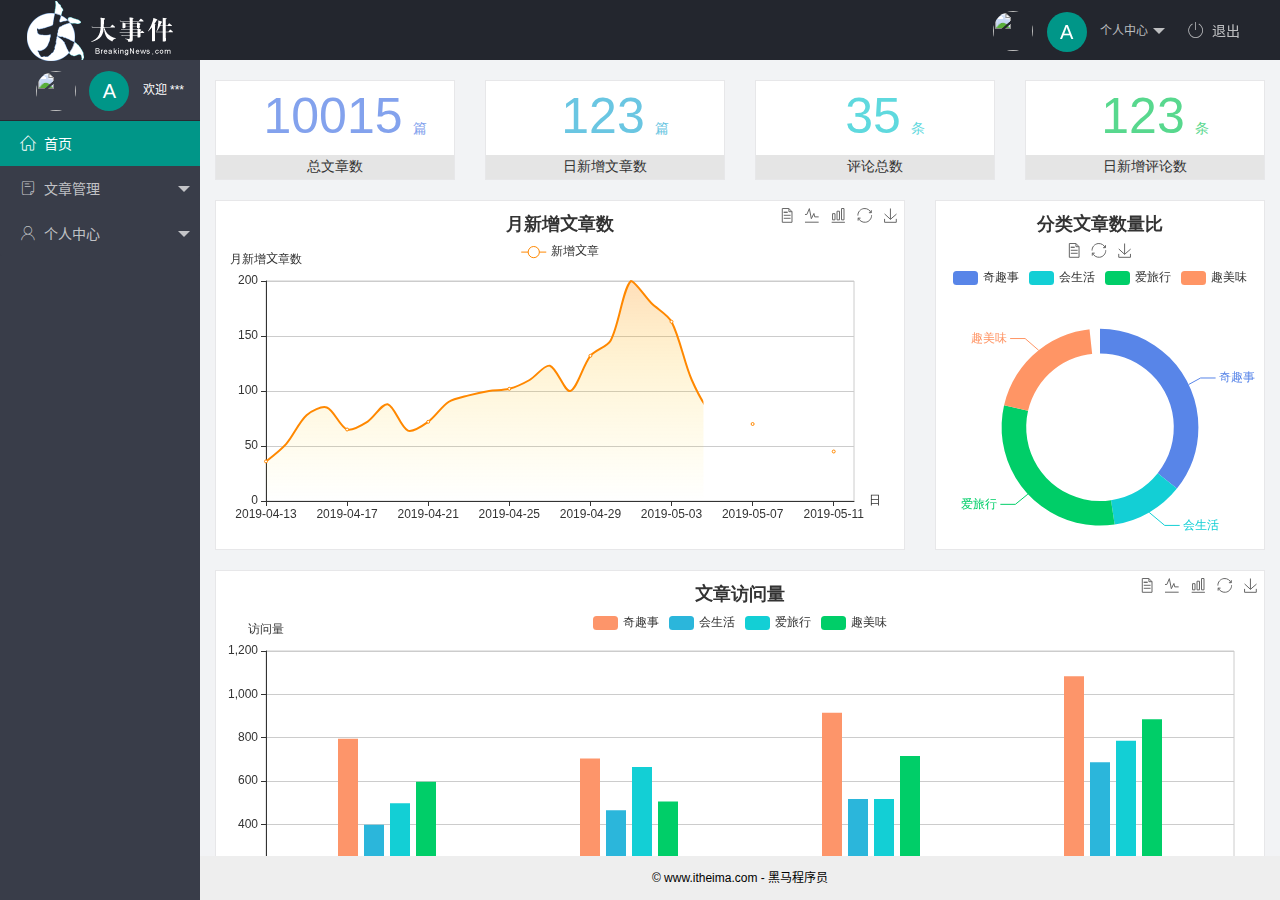
==== commit 31f95ade: "个人中心开发完毕" ====
--- a/index.html
+++ b/index.html
@@ -61,9 +61,9 @@
                     <li class="layui-nav-item">
                         <a href="javascript:;"><span class="iconfont icon-user"></span>个人中心</a>
                         <dl class="layui-nav-child">
-                            <dd><a href="javascript:;"><i class="layui-icon layui-icon-user"></i>基本资料</a></dd>
-                            <dd><a href="javascript:;"><i class="layui-icon layui-icon-user"></i>更换头像</a></dd>
-                            <dd><a href="javascript:;"><i class="layui-icon layui-icon-user"></i>重置密码</a></dd>
+                            <dd><a href="/user/user_info.html" target="fm"><i class="layui-icon layui-icon-user"></i>基本资料</a></dd>
+                            <dd><a href="/user/user_avatar.html" target="fm"><i class="layui-icon layui-icon-user"></i>更换头像</a></dd>
+                            <dd><a href="/user/user_pwd.html" target="fm"><i class="layui-icon layui-icon-user"></i>重置密码</a></dd>
                         </dl>
                     </li>
                 </ul>
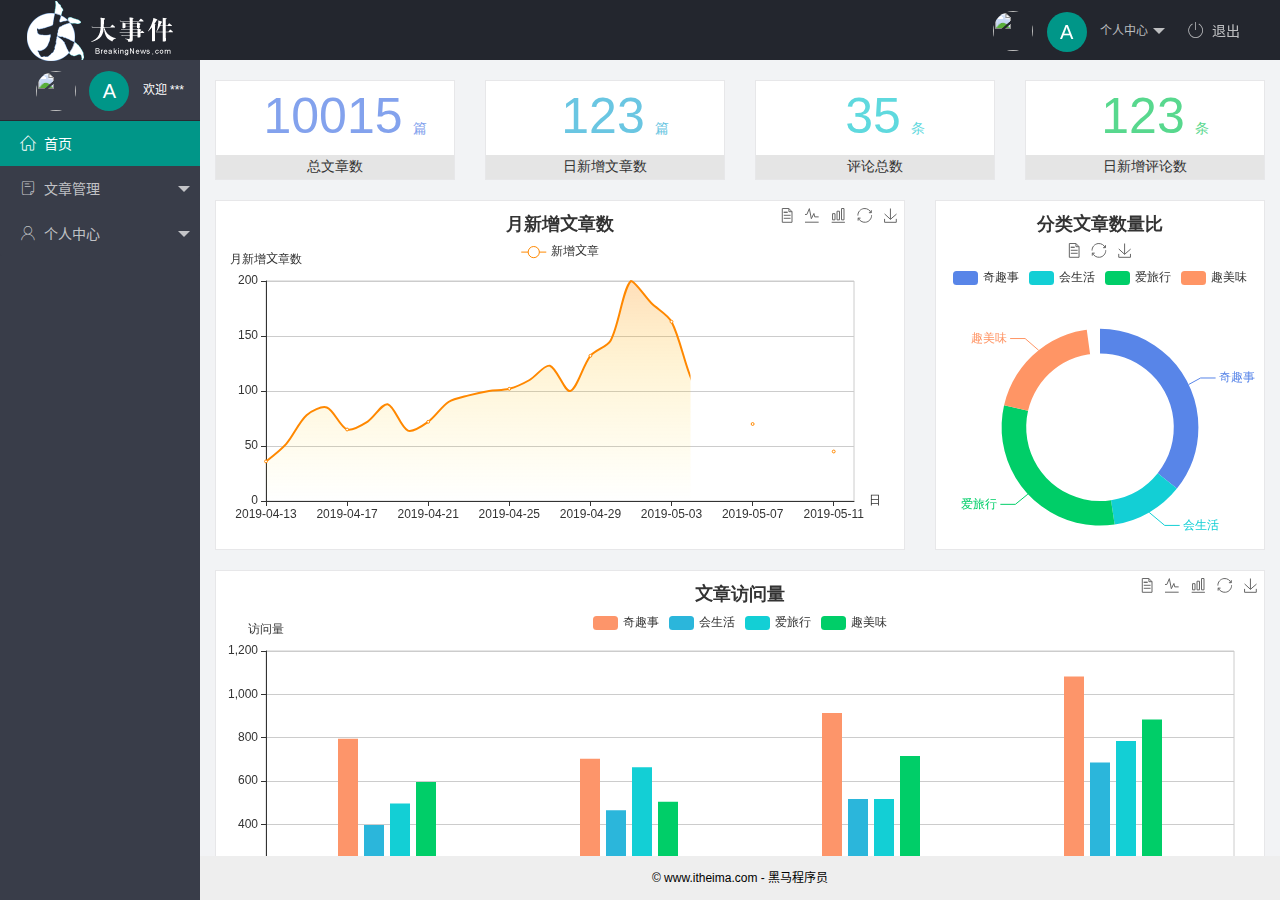
==== commit 40cb8b5b: "文章管理开发完成" ====
--- a/index.html
+++ b/index.html
@@ -53,9 +53,9 @@
                     <li class="layui-nav-item">
                         <a class="" href="javascript:;"><span class="iconfont icon-16"></span>文章管理</a>
                         <dl class="layui-nav-child">
-                            <dd><a href="javascript:;"><i class="layui-icon layui-icon-list"></i>文章类型</a></dd>
-                            <dd><a href="javascript:;"><i class="layui-icon layui-icon-list"></i>文章列表</a></dd>
-                            <dd><a href="javascript:;"><i class="layui-icon layui-icon-list"></i>发布文章</a></dd>
+                            <dd><a href="/article/art_cate.html" target="fm"><i class="layui-icon layui-icon-list"></i>文章类型</a></dd>
+                            <dd><a href="/article/art_list.html" target="fm"><i class="layui-icon layui-icon-list"></i>文章列表</a></dd>
+                            <dd><a href="/article/art_pub.html" target="fm"><i class="layui-icon layui-icon-list"></i>发布文章</a></dd>
                         </dl>
                     </li>
                     <li class="layui-nav-item">
